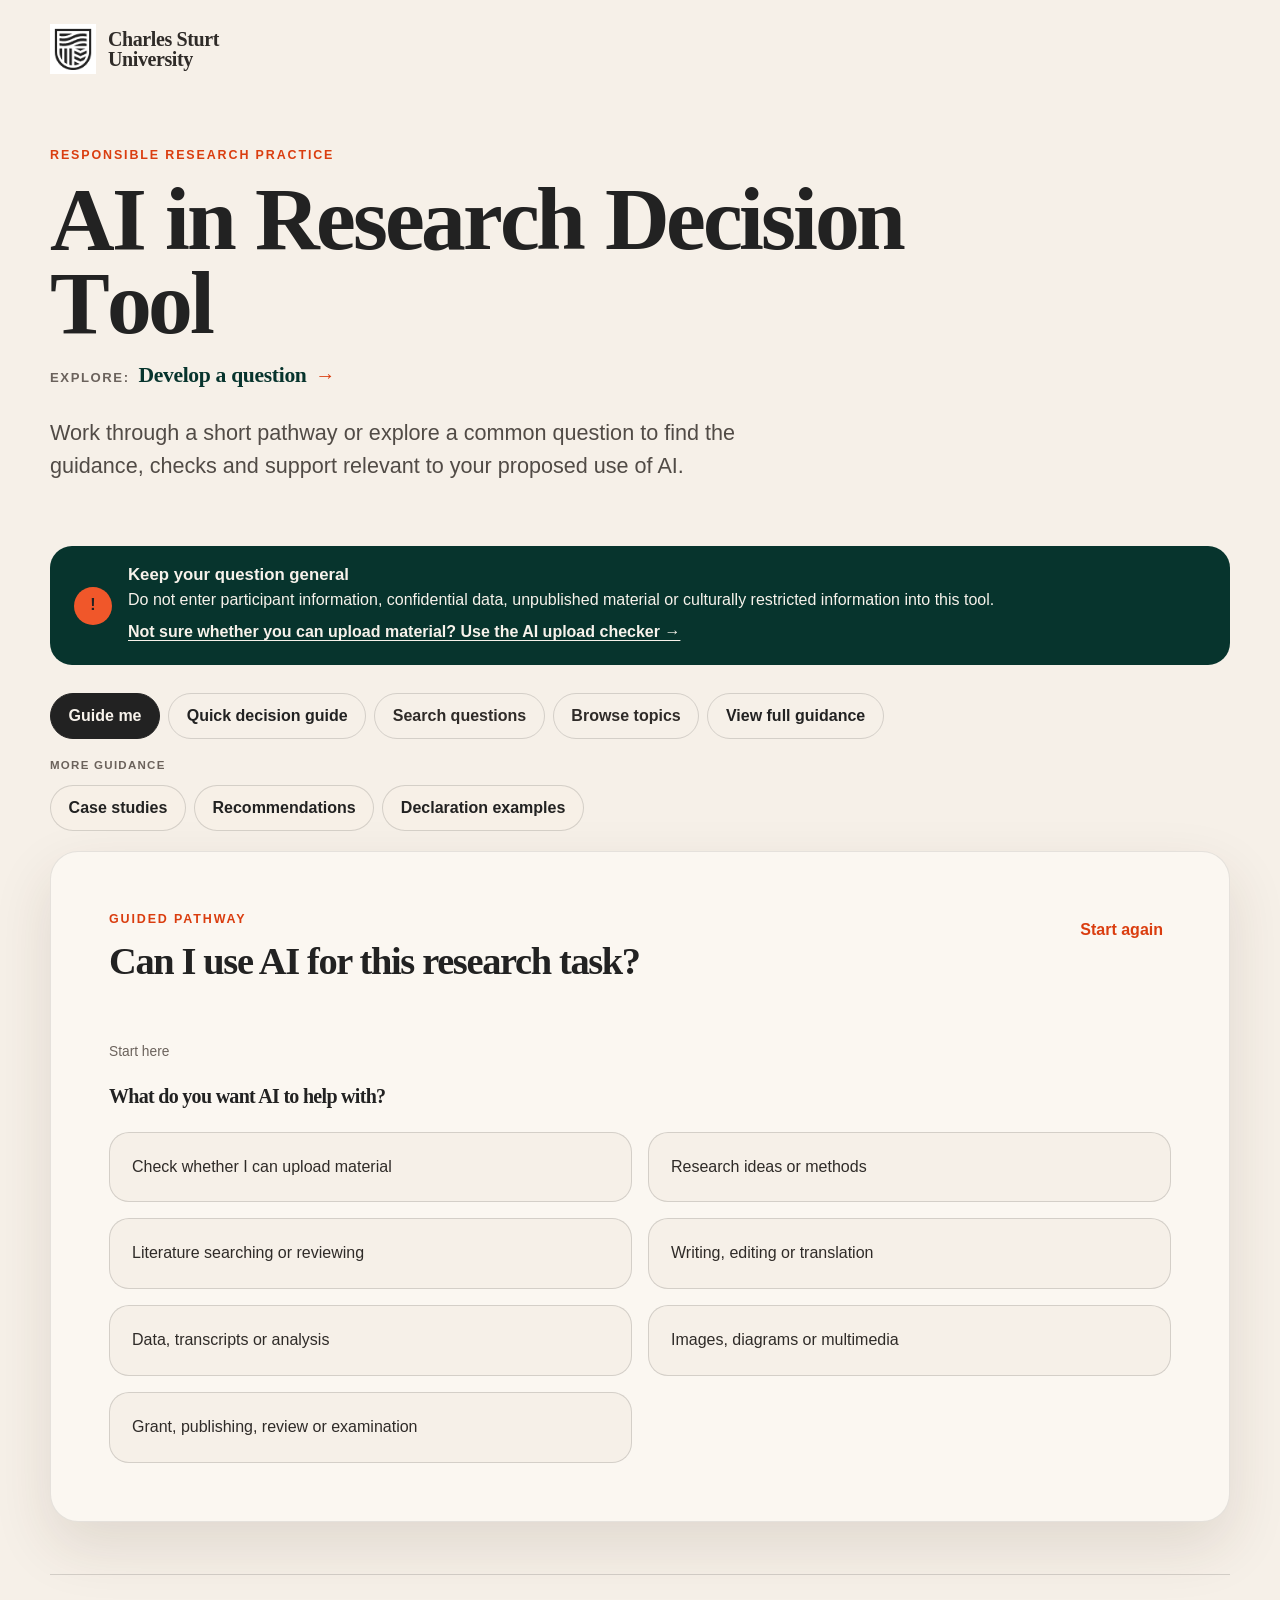
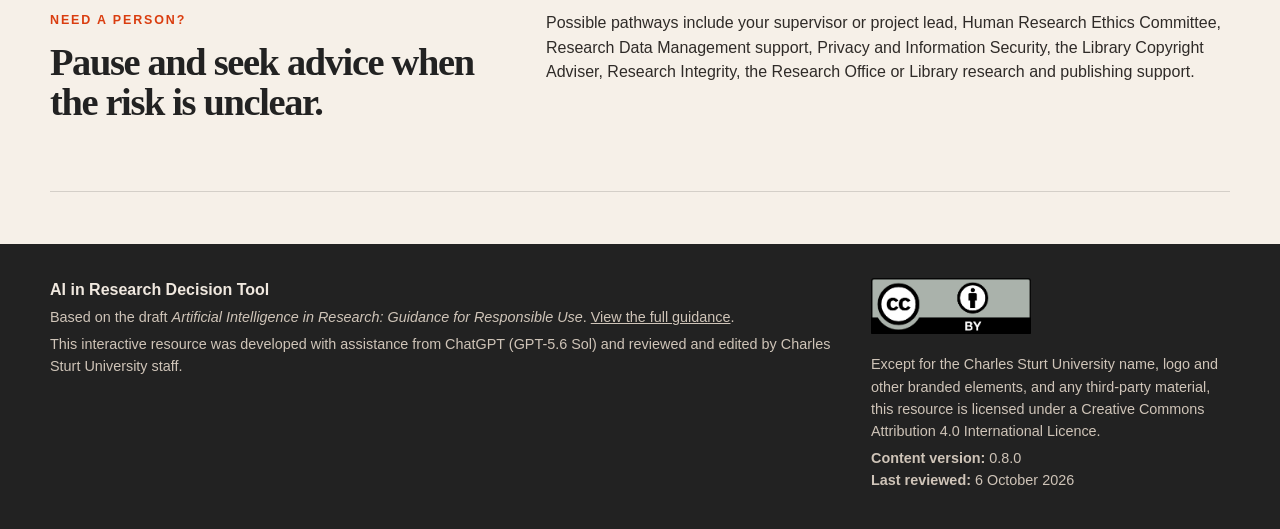
==== index.html @ 66aa9115 "Add files via upload" ====
<!DOCTYPE html>

<html lang="en">
<head>
<meta charset="utf-8"/>
<meta content="width=device-width, initial-scale=1" name="viewport"/>
<meta content="A guided decision tool based on Charles Sturt University Artificial Intelligence in Research: Guidance for Responsible Use." name="description"/>
<title>AI in Research Decision Tool</title>
<link href="css/styles.css" rel="stylesheet"/>
</head>
<body>
<a class="skip-link" href="#main-content">Skip to main content</a>
<header class="site-header">
<div class="shell header-grid">
<div aria-label="Charles Sturt University" class="brand-block">
<img alt="Charles Sturt University" class="brand-logo" src="assets/csu-logo.png"/>
<div class="brand-name">Charles Sturt<br/>University</div>
</div>
</div>
</header>
<main class="shell" id="main-content">
<section aria-labelledby="page-title" class="hero">
<p class="eyebrow">Responsible research practice</p>
<h1 aria-label="AI in Research Decision Tool. Select to explore the tool options." class="interactive-title" id="page-title" role="button" tabindex="0">AI in Research Decision Tool</h1>
<div aria-label="Explore the tool options" class="lifecycle-cue" id="lifecycleCue" role="button" tabindex="0">
<span class="lifecycle-prefix">Explore:</span>
<span class="lifecycle-phrase" id="lifecyclePhrase">Develop a question</span>
<span class="lifecycle-arrow">→</span>
</div>
<p class="visually-hidden" id="titleInteractionHelp">Move across the title to explore stages of the research lifecycle. Select the title or the lifecycle prompt to move to the tool options.</p>
<p class="hero-copy">Work through a short pathway or explore a common question to find the guidance, checks and support relevant to your proposed use of AI.</p>
</section>
<section aria-labelledby="privacy-title" class="privacy-note">
<div aria-hidden="true" class="privacy-icon">!</div>
<div class="privacy-copy">
<h2 id="privacy-title">Keep your question general</h2>
<p>Do not enter participant information, confidential data, unpublished material or culturally restricted information into this tool.</p>
<a class="privacy-tool-link" href="https://roseyraine.github.io/ai-upload-check/" rel="noopener noreferrer" target="_blank">Not sure whether you can upload material? Use the AI upload checker →</a>
</div>
</section>
<nav aria-label="Choose how to use the tool" class="mode-switch" id="tool-options">
<button aria-controls="guide-panel" aria-selected="true" class="mode-button is-active has-tooltip" data-tooltip="Step through a research task to identify where AI may be used and which checks apply." id="tab-guide" type="button">Guide me</button>
<a class="mode-button mode-link has-tooltip" data-tooltip="See the four quick decision categories, examples and conditions at a glance." href="quick-guide.html">Quick decision guide</a>
<button aria-controls="search-panel" aria-selected="false" class="mode-button has-tooltip" data-tooltip="Search curated questions and controlled answers without entering sensitive details." id="tab-search" type="button">Search questions</button>
<button aria-controls="browse-panel" aria-selected="false" class="mode-button has-tooltip" data-tooltip="Browse questions grouped by research activity." id="tab-browse" type="button">Browse topics</button>

<a class="mode-button mode-link has-tooltip" data-tooltip="Read the complete updated 2026 draft AI in research guidance." href="guide.html">View full guidance</a>
</nav><div aria-label="Additional guidance" class="guidance-shortcuts"><span class="guidance-shortcuts-label">More guidance</span><a class="guidance-shortcut" href="case-studies.html">Case studies</a><a class="guidance-shortcut" href="recommendations.html">Recommendations</a><a class="guidance-shortcut" href="declarations.html">Declaration examples</a></div>
<section aria-labelledby="tab-guide" class="experience-card" id="guide-panel">
<div class="card-topline">
<div>
<p class="eyebrow">Guided pathway</p>
<h2>Can I use AI for this research task?</h2>
</div>
<button class="text-button" id="restartGuide" type="button">Start again</button>
</div>
<div aria-live="polite" class="progress" id="progress"></div>
<div aria-live="polite" class="stage" id="guideContent"></div>
</section>
<section aria-labelledby="tab-search" class="experience-card" hidden="" id="search-panel">
<div class="card-topline"><div><p class="eyebrow">Controlled answers</p><h2>Search common questions</h2></div></div>
<label class="field-label" for="searchInput">Describe the task without sensitive details</label>
<div class="search-composer">
<input autocomplete="off" id="searchInput" placeholder="For example: interview transcripts in Copilot" type="search"/>
<button class="clear-button" id="clearSearch" type="button">Clear</button>
</div>
<p aria-live="polite" class="supporting-text" id="searchSummary"></p>
<div class="results-grid" id="searchResults"></div>
</section>
<section aria-labelledby="tab-browse" class="experience-card" hidden="" id="browse-panel">
<div class="card-topline"><div><p class="eyebrow">Browse guidance</p><h2>Choose a research activity</h2></div></div>
<div class="visual-grid" id="categoryGrid"></div>
<div class="results-grid" id="categoryResults"></div>
</section>
<section aria-live="polite" class="result-layout" hidden="" id="answerPanel"></section>
<section aria-labelledby="support-title" class="support-band">
<div><p class="eyebrow">Need a person?</p><h2 id="support-title">Pause and seek advice when the risk is unclear.</h2></div>
<p>Possible pathways include your supervisor or project lead, Human Research Ethics Committee, Research Data Management support, Privacy and Information Security, the Library Copyright Adviser, Research Integrity, the Research Office or Library research and publishing support.</p>
</section>
</main>
<footer class="site-footer">
<div class="shell footer-grid footer-expanded">
<div><strong>AI in Research Decision Tool</strong><p>Based on the draft <em>Artificial Intelligence in Research: Guidance for Responsible Use</em>. <a href="guide.html">View the full guidance</a>.</p><p>This interactive resource was developed with assistance from ChatGPT (GPT-5.6 Sol) and reviewed and edited by Charles Sturt University staff.</p></div>
<div class="licence-block"><a href="https://creativecommons.org/licenses/by/4.0/" rel="noopener noreferrer" target="_blank"><img alt="Creative Commons Attribution 4.0 International" src="assets/cc-by.png"/></a><p>Except for the Charles Sturt University name, logo and other branded elements, and any third-party material, this resource is licensed under a Creative Commons Attribution 4.0 International Licence.</p><p><strong>Content version:</strong> 0.8.0<br/><strong>Last reviewed:</strong> 6 October 2026</p></div>
</div>
</footer>
<script defer="" src="js/app.js"></script>
</body>
</html>
---- css/styles.css ----
:root{
  --orange:#f0572a;
  --orange-dark:#da3d0f;
  --charcoal:#222222;
  --ink:#2f2b28;
  --paper:#f6f0e8;
  --paper-deep:#eadfce;
  --green:#07342d;
  --green-light:#3c8364;
  --brown:#71634e;
  --pink:#e9ceca;
  --line:rgba(34,34,34,.16);
  --shadow:0 24px 60px rgba(63,43,28,.12);
  --radius:28px;
  --font-sans:Arial, Helvetica, sans-serif;
  --font-display:Georgia, 'Times New Roman', serif;
}
*{box-sizing:border-box}
html{scroll-behavior:smooth}
body{margin:0;background:var(--paper);color:var(--ink);font-family:var(--font-sans);line-height:1.55}
button,input{font:inherit}
button{color:inherit}
.shell{width:min(1180px,calc(100% - 36px));margin-inline:auto}
.skip-link{position:absolute;left:-9999px;top:auto}.skip-link:focus{left:18px;top:18px;z-index:100;background:var(--charcoal);color:#fff;padding:.75rem 1rem;border-radius:10px}
.site-header{padding:24px 0 0}.header-grid{display:flex;justify-content:space-between;align-items:center}
.brand-block{display:flex;align-items:center;gap:14px}.brand-mark{width:52px;height:58px;border:3px solid var(--charcoal);border-radius:12px 12px 18px 18px;display:grid;place-items:center;font:700 19px var(--font-display)}
.brand-name{font:700 20px/1.02 var(--font-display);letter-spacing:-.02em}.prototype-chip{border:1px solid var(--line);border-radius:999px;padding:.45rem .8rem;font-size:.82rem;text-transform:uppercase;letter-spacing:.12em}
.hero{padding:72px 0 42px;max-width:900px}.eyebrow{margin:0 0 .75rem;text-transform:uppercase;letter-spacing:.15em;font-size:.78rem;font-weight:700;color:var(--orange-dark)}
h1,h2,h3{font-family:var(--font-display);font-weight:700;letter-spacing:-.035em;color:var(--charcoal);margin-top:0}
h1{font-size:clamp(3rem,7vw,6.5rem);line-height:.93;margin-bottom:1.4rem;max-width:980px}h2{font-size:clamp(1.7rem,3vw,2.7rem);line-height:1.05}h3{font-size:1.25rem}
.hero-copy{font-size:clamp(1.05rem,2vw,1.35rem);max-width:760px;color:#514b46}
.privacy-note{display:grid;grid-template-columns:auto 1fr;gap:16px;align-items:center;background:var(--green);color:#f7f2eb;border-radius:22px;padding:20px 24px;margin-bottom:28px}.privacy-note h2{font-family:var(--font-sans);font-size:1.05rem;letter-spacing:0;color:inherit;margin:0 0 .25rem}.privacy-note p{margin:0}.privacy-icon{width:38px;height:38px;border-radius:50%;display:grid;place-items:center;background:var(--orange);color:var(--charcoal);font-weight:800}
.mode-switch{display:flex;gap:8px;flex-wrap:wrap;margin:18px 0}.mode-button,.text-button,.clear-button{border:0;background:transparent;cursor:pointer}.mode-button{display:inline-flex;align-items:center;justify-content:center;min-height:46px;padding:.8rem 1.1rem;border-radius:999px;border:1px solid var(--line);font-weight:700;line-height:1}.mode-button.is-active{background:var(--charcoal);color:#f8f3ec;border-color:var(--charcoal)}
.experience-card{background:#fbf7f1;border:1px solid rgba(34,34,34,.1);border-radius:var(--radius);padding:clamp(24px,5vw,58px);box-shadow:var(--shadow);min-height:540px;overflow:hidden}.card-topline{display:flex;justify-content:space-between;gap:20px;align-items:flex-start;margin-bottom:28px}.text-button{color:var(--orange-dark);font-weight:700;padding:.5rem}.progress{font-size:.86rem;color:#6b625c;margin-bottom:18px}
.stage{animation:stageIn .35s ease both}@keyframes stageIn{from{opacity:0;transform:translateY(12px)}to{opacity:1;transform:none}}
.option-grid,.visual-grid,.results-grid{display:grid;grid-template-columns:repeat(2,minmax(0,1fr));gap:16px}.option-card,.category-card,.question-card{width:100%;text-align:left;border:1px solid var(--line);background:var(--paper);border-radius:20px;padding:22px;cursor:pointer;transition:.2s ease}.option-card:hover,.category-card:hover,.question-card:hover{transform:translateY(-3px);border-color:var(--orange);box-shadow:0 12px 30px rgba(58,39,26,.1)}.option-card:focus-visible,.category-card:focus-visible,.question-card:focus-visible{outline:3px solid var(--orange);outline-offset:3px}.option-card strong,.category-card strong,.question-card strong{display:block;font-size:1.05rem;margin-bottom:.35rem}.option-card span,.category-card span,.question-card span{color:#6b625c;font-size:.94rem}
.field-label{display:block;font-weight:700;margin-bottom:.6rem}.search-composer{display:flex;gap:10px;background:var(--paper);border:1px solid var(--line);padding:8px;border-radius:18px;margin-bottom:16px}.search-composer input{flex:1;border:0;background:transparent;padding:14px 16px;min-width:0;color:var(--ink)}.search-composer input:focus{outline:none}.search-composer:focus-within{outline:3px solid rgba(240,87,42,.25);border-color:var(--orange)}.clear-button{padding:0 16px;color:var(--orange-dark);font-weight:700}.supporting-text{color:#6b625c}
.result-layout{display:grid;grid-template-columns:minmax(0,.78fr) minmax(0,1.42fr);gap:24px;margin-top:28px}.verdict-panel{container-type:inline-size;background:var(--orange);color:var(--charcoal);border-radius:var(--radius);padding:clamp(28px,5vw,52px);min-width:0;min-height:420px;display:flex;flex-direction:column;justify-content:space-between;overflow:hidden}.verdict-panel h2{font-size:clamp(2.35rem,12cqi,4.2rem);line-height:.95;overflow-wrap:break-word;word-break:normal;hyphens:none;-webkit-hyphens:none;max-width:100%}.verdict-kicker{text-transform:uppercase;letter-spacing:.14em;font-weight:700;font-size:.78rem}.verdict-panel .back-button{align-self:flex-start;border:1px solid rgba(34,34,34,.35);background:transparent;border-radius:999px;padding:.7rem 1rem;cursor:pointer;font-weight:700}.detail-panel{background:#fbf7f1;border-radius:var(--radius);padding:clamp(20px,4vw,42px);border:1px solid var(--line)}
.accordion-item{border-bottom:1px solid var(--line)}.accordion-trigger{width:100%;border:0;background:transparent;text-align:left;display:flex;justify-content:space-between;gap:20px;padding:19px 0;font-weight:700;cursor:pointer}.accordion-trigger span:last-child{color:var(--orange-dark)}.accordion-panel{padding:0 0 20px}.accordion-panel[hidden]{display:none}.accordion-panel ul{padding-left:1.2rem}
.support-band{margin:52px 0;display:grid;grid-template-columns:.8fr 1.2fr;gap:40px;padding:36px 0;border-top:1px solid var(--line);border-bottom:1px solid var(--line)}.support-band p{margin-top:0}.site-footer{background:var(--charcoal);color:#f0e8df;padding:34px 0}.footer-grid{display:flex;justify-content:space-between;gap:30px}.footer-grid p{margin:.25rem 0;color:#cfc4b8;font-size:.9rem}
[hidden]{display:none!important}
@media(max-width:900px){.result-layout{grid-template-columns:1fr}.verdict-panel{min-height:0}.verdict-panel h2{font-size:clamp(2.4rem,9cqi,4.3rem)}}
@media(max-width:760px){.hero{padding-top:48px}.option-grid,.visual-grid,.results-grid,.result-layout,.support-band{grid-template-columns:1fr}.card-topline,.footer-grid{flex-direction:column}.experience-card{min-height:0;padding:24px}.result-layout{gap:14px}.verdict-panel{min-height:300px}.brand-name{font-size:17px}.prototype-chip{font-size:.7rem}}
@media(prefers-reduced-motion:reduce){*{scroll-behavior:auto!important;animation:none!important;transition:none!important}}
@media print{.site-header,.mode-switch,.privacy-note,.text-button,.back-button{display:none!important}.experience-card,.detail-panel,.verdict-panel{box-shadow:none}.result-layout{grid-template-columns:1fr}}


/* Linked CSU support pathways */
.support-link-list a {
  color: inherit;
  font-weight: 700;
  text-decoration-color: var(--orange, #f0572a);
  text-decoration-thickness: 0.12em;
  text-underline-offset: 0.18em;
}

.support-link-list a:hover {
  color: var(--orange-dark, #b63b18);
}

.visually-hidden {
  position: absolute !important;
  width: 1px !important;
  height: 1px !important;
  padding: 0 !important;
  margin: -1px !important;
  overflow: hidden !important;
  clip: rect(0, 0, 0, 0) !important;
  white-space: nowrap !important;
  border: 0 !important;
}


/* Full guidance and internal section links */
.mode-link { display: inline-flex; align-items: center; justify-content: center; text-decoration: none; }
.guideline-basis-list a { color: inherit; text-decoration-thickness: .08em; text-underline-offset: .18em; }
.basis-link-note { display: block; margin-top: .2rem; color: var(--orange-dark, #a83516); font-family: Arial, sans-serif; font-size: .85rem; font-weight: 700; }
.guidance-document-link { margin-top: 1rem; }
.guidance-document-link a { font-weight: 700; }
.guide-shell { padding-bottom: 4rem; }
.breadcrumb { display: flex; flex-wrap: wrap; gap: .55rem; margin: 1.5rem 0; font-family: Arial, sans-serif; font-size: .92rem; }
.breadcrumb a { color: inherit; }
.guide-hero { max-width: 58rem; padding: 2rem 0 3rem; }
.guide-hero h1 { max-width: 18ch; }
.guide-hero > p:not(.eyebrow) { max-width: 48rem; font-size: 1.15rem; }
.guide-actions { display: flex; flex-wrap: wrap; gap: .75rem; margin-top: 1.5rem; }
.guide-layout { display: grid; grid-template-columns: minmax(13rem, 18rem) minmax(0, 1fr); gap: clamp(2rem, 5vw, 5rem); align-items: start; }
.guide-toc { position: sticky; top: 1rem; padding: 1.25rem; border: 1px solid rgba(34,34,34,.18); background: #eee7db; }
.guide-toc h2 { margin-top: 0; font-size: 1.4rem; }
.guide-toc ol { margin: 0; padding-left: 1.2rem; }
.guide-toc li { margin: .45rem 0; }
.guide-toc a { color: inherit; font-family: Arial, sans-serif; font-size: .9rem; }
.guide-content { min-width: 0; }
.guide-content h2 { margin-top: 4rem; padding-top: 1rem; border-top: 3px solid #f0572a; }
.guide-content h3 { margin-top: 2.5rem; }
.guide-content h4 { margin-top: 1.75rem; }
.heading-link { margin-left: .5rem; color: #a83516; font-family: Arial, sans-serif; font-size: .7em; text-decoration: none; opacity: .55; }
.heading-link:hover, .heading-link:focus { opacity: 1; }
.table-wrap { max-width: 100%; overflow-x: auto; margin: 1.5rem 0 2rem; }
.guide-content table { width: 100%; border-collapse: collapse; font-family: Arial, sans-serif; font-size: .95rem; }
.guide-content th, .guide-content td { padding: .75rem; border: 1px solid rgba(34,34,34,.22); text-align: left; vertical-align: top; }
.guide-content th { background: #eadfce; }
.guide-content tr[id] { scroll-margin-top: 1rem; }
.guide-content h2[id], .guide-content h3[id], .guide-content h4[id] { scroll-margin-top: 1rem; }
@media (max-width: 820px) {
  .guide-layout { grid-template-columns: 1fr; }
  .guide-toc { position: static; }
}
@media print {
  .guide-page .site-header, .guide-page .breadcrumb, .guide-page .guide-actions, .guide-page .guide-toc, .guide-page .site-footer, .heading-link { display: none !important; }
  .guide-layout { display: block; }
  .guide-content h2 { break-after: avoid; }
  .table-wrap { overflow: visible; }
}

/* Browse-by-activity layout */
.category-card {
  display: flex;
  align-items: center;
  justify-content: space-between;
  gap: 1rem;
}
.category-card .category-name {
  color: var(--ink);
  font-size: 1rem;
  line-height: 1.35;
}
.category-card .result-meta {
  flex: 0 0 auto;
  white-space: nowrap;
  margin-left: 1rem;
}
.category-card.is-selected {
  border-color: var(--orange);
  background: rgba(240, 87, 42, .08);
  box-shadow: inset 5px 0 0 var(--orange);
}
#categoryResults {
  display: block;
  margin-top: clamp(2rem, 5vw, 4rem);
  padding-top: clamp(1.5rem, 3vw, 2.5rem);
  border-top: 1px solid var(--line);
}
.category-results-header {
  max-width: 46rem;
  margin-bottom: 1.5rem;
}
.category-results-header h3 {
  margin-bottom: .35rem;
  font-size: clamp(1.8rem, 4vw, 2.8rem);
}
.category-results-header p:last-child {
  margin: 0;
  color: #6b625c;
}
.category-question-grid {
  display: grid;
  grid-template-columns: repeat(2, minmax(0, 1fr));
  gap: 16px;
}
@media (max-width: 760px) {
  .category-card {
    align-items: flex-start;
  }
  .category-card .result-meta {
    margin-left: .5rem;
  }
  .category-question-grid {
    grid-template-columns: 1fr;
  }
}


/* v0.2.8 brand, tooltips, quick guide and licence */
.brand-logo{width:46px;height:auto;display:block;object-fit:contain}.brand-block{display:flex;align-items:center;gap:12px}.has-tooltip{position:relative}.has-tooltip::after{content:attr(data-tooltip);position:absolute;z-index:30;left:50%;bottom:calc(100% + 10px);transform:translate(-50%,6px);width:max-content;max-width:260px;padding:.65rem .75rem;border-radius:10px;background:var(--charcoal);color:#f8f3ec;font-size:.78rem;font-weight:400;line-height:1.35;text-align:left;opacity:0;visibility:hidden;pointer-events:none;transition:.18s ease;box-shadow:0 8px 24px rgba(34,34,34,.18)}.has-tooltip:hover::after,.has-tooltip:focus-visible::after{opacity:1;visibility:visible;transform:translate(-50%,0)}
.footer-expanded{align-items:flex-start}.site-footer a{color:inherit}.licence-block{max-width:520px}.licence-block img{width:120px;height:42px;margin-bottom:.5rem}.licence-block p{max-width:52ch}.quick-hero{padding:3rem 0 1.5rem}.quick-intro{max-width:56rem;font-size:1.12rem;color:#514b46}.decision-table{display:grid;gap:20px;margin:2rem 0 4rem}.decision-row{display:grid;grid-template-columns:minmax(190px,.65fr) minmax(0,1.2fr) minmax(0,1.2fr);border:1px solid var(--line);border-radius:24px;overflow:hidden;background:#fbf7f1}.decision-status{padding:28px;background:var(--charcoal);color:#f8f3ec}.decision-row.status-acceptable .decision-status{background:#315846}.decision-row.status-caution .decision-status{background:#8a6420}.decision-row.status-approval .decision-status{background:var(--orange)}.decision-row.status-prohibited .decision-status{background:#4f2d26}.decision-icon{display:block;font-family:Arial,sans-serif;font-size:3.2rem;line-height:1;margin-bottom:1rem}.decision-status h2{font-size:1.65rem;color:inherit}.decision-cell{padding:28px;border-left:1px solid var(--line)}.decision-cell h3{font-family:var(--font-sans);font-size:.82rem;text-transform:uppercase;letter-spacing:.12em;color:var(--orange-dark);margin-bottom:1rem}.example-list,.condition-list{list-style:none;padding:0;margin:0}.example-list li,.condition-list li{padding:.55rem 0;border-bottom:1px solid rgba(34,34,34,.12)}.example-list li:last-child,.condition-list li:last-child{border-bottom:0}.quick-note{background:#eee7db;border-left:6px solid var(--orange);padding:20px 24px;margin-bottom:3rem}.quick-nav{margin:1.5rem 0 0}
@media(max-width:820px){.decision-row{grid-template-columns:1fr}.decision-cell{border-left:0;border-top:1px solid var(--line)}.has-tooltip::after{display:none}}


/* v0.2.9 compact quick decision matrix */
.quick-hero {
  padding: 2rem 0 .75rem;
}
.quick-hero h1 {
  margin-bottom: .75rem;
  font-size: clamp(2.7rem, 5.4vw, 4.8rem);
}
.quick-intro {
  margin-bottom: 0;
  font-size: 1rem;
  line-height: 1.45;
}
.decision-matrix {
  grid-template-columns: repeat(2, minmax(0, 1fr));
  gap: 14px;
  margin: 1.25rem 0 1.5rem;
}
.decision-matrix .decision-row {
  display: grid;
  grid-template-columns: 1fr 1fr;
  align-content: start;
  border-radius: 18px;
}
.decision-matrix .decision-status {
  grid-column: 1 / -1;
  display: grid;
  grid-template-columns: auto minmax(0, 1fr);
  align-items: center;
  gap: .8rem;
  min-height: 76px;
  padding: 15px 18px;
}
.decision-matrix .decision-icon {
  margin: 0;
  font-size: 2.8rem;
}
.decision-matrix .decision-status h2 {
  margin: 0;
  font-size: clamp(1.2rem, 2vw, 1.55rem);
  line-height: 1.05;
  letter-spacing: -.02em;
}
.decision-matrix .decision-cell {
  padding: 14px 18px 16px;
  border-left: 0;
  border-top: 1px solid var(--line);
}
.decision-matrix .decision-cell + .decision-cell {
  border-left: 1px solid var(--line);
}
.decision-matrix .decision-cell h3 {
  margin-bottom: .45rem;
  font-size: .72rem;
}
.decision-matrix .example-list li,
.decision-matrix .condition-list li {
  position: relative;
  padding: .28rem 0 .28rem .85rem;
  border-bottom: 0;
  font-size: .87rem;
  line-height: 1.28;
}
.decision-matrix .example-list li::before,
.decision-matrix .condition-list li::before {
  content: "•";
  position: absolute;
  left: 0;
  color: var(--orange-dark);
  font-weight: 700;
}
.quick-note {
  padding: 14px 18px;
  margin-bottom: 2rem;
  font-size: .92rem;
}
@media (min-width: 1100px) and (min-height: 780px) {
  .quick-nav { margin-top: 1rem; }
  .decision-matrix .decision-row { min-height: 0; }
}
@media (max-width: 900px) {
  .decision-matrix {
    grid-template-columns: 1fr;
  }
}
@media (max-width: 560px) {
  .decision-matrix .decision-row {
    grid-template-columns: 1fr;
  }
  .decision-matrix .decision-cell + .decision-cell {
    border-left: 0;
    border-top: 1px dashed var(--line);
  }
}


/* v0.3.0 interactive hero title and research lifecycle cue */
.interactive-title {
  position: relative;
  display: inline-block;
  max-width: 100%;
  cursor: pointer;
  outline: none;
  touch-action: manipulation;
  user-select: none;
  -webkit-tap-highlight-color: transparent;
}
.interactive-title:focus-visible {
  border-radius: .08em;
  outline: 4px solid rgba(240, 87, 42, .45);
  outline-offset: .12em;
}
.title-word {
  display: inline-block;
  white-space: nowrap;
}
.title-space {
  display: inline-block;
  width: .24em;
}
.title-letter {
  --lift: 0px;
  --scale: 1;
  --tilt: 0deg;
  display: inline-block;
  transform: translate3d(0, var(--lift), 0) rotate(var(--tilt)) scale(var(--scale));
  transform-origin: 50% 78%;
  transition: transform 280ms cubic-bezier(.2,.8,.2,1), color 180ms ease;
  will-change: transform;
}
.interactive-title.is-active .title-letter.is-near {
  color: var(--orange-dark);
}
.lifecycle-cue {
  display: flex;
  align-items: baseline;
  flex-wrap: wrap;
  gap: .55rem;
  min-height: 2.2rem;
  margin: -.45rem 0 1.15rem;
  color: var(--green);
  font-weight: 700;
}
.lifecycle-prefix {
  color: #6b625c;
  font-size: .82rem;
  letter-spacing: .12em;
  text-transform: uppercase;
}
.lifecycle-phrase {
  display: inline-block;
  min-width: 12.5ch;
  font-family: var(--font-display);
  font-size: clamp(1.05rem, 2vw, 1.35rem);
  letter-spacing: -.015em;
  transition: opacity 150ms ease, transform 220ms cubic-bezier(.2,.8,.2,1);
}
.lifecycle-phrase.is-changing {
  opacity: 0;
  transform: translateY(.45rem);
}
.lifecycle-arrow {
  color: var(--orange-dark);
  font-size: 1.25rem;
  transition: transform 220ms ease;
}
.interactive-title:hover + .lifecycle-cue .lifecycle-arrow,
.interactive-title:focus-visible + .lifecycle-cue .lifecycle-arrow {
  transform: translateX(.3rem);
}
@media (hover: none), (pointer: coarse) {
  .interactive-title { cursor: default; }
  .lifecycle-cue { margin-top: -.2rem; }
}
@media (max-width: 560px) {
  .lifecycle-cue { gap: .35rem .5rem; }
  .lifecycle-prefix { width: 100%; }
  .lifecycle-phrase { min-width: 0; }
}
@media (prefers-reduced-motion: reduce) {
  .title-letter,
  .lifecycle-phrase,
  .lifecycle-arrow {
    transform: none !important;
    transition: none !important;
  }
  .interactive-title.is-active .title-letter.is-near { color: inherit; }
}


/* v0.3.1 navigation, licence and embedded-layout refinements */
.mode-link,
.mode-link:visited {
  color: var(--charcoal);
  text-decoration: none;
}
.mode-link:hover,
.mode-link:focus-visible {
  color: var(--charcoal);
}
.has-tooltip::after {
  top: calc(100% + 10px);
  bottom: auto;
  transform: translate(-50%, -6px);
}
.has-tooltip:hover::after,
.has-tooltip:focus-visible::after {
  transform: translate(-50%, 0);
}
.mode-switch > .has-tooltip:first-child::after {
  left: 0;
  transform: translate(0, -6px);
}
.mode-switch > .has-tooltip:first-child:hover::after,
.mode-switch > .has-tooltip:first-child:focus-visible::after {
  transform: translate(0, 0);
}
.mode-switch > .has-tooltip:last-child::after {
  left: auto;
  right: 0;
  transform: translate(0, -6px);
}
.mode-switch > .has-tooltip:last-child:hover::after,
.mode-switch > .has-tooltip:last-child:focus-visible::after {
  transform: translate(0, 0);
}
.lifecycle-cue {
  cursor: pointer;
  width: fit-content;
  border-radius: 10px;
}
.lifecycle-cue:focus-visible {
  outline: 3px solid var(--orange);
  outline-offset: 5px;
}
.lifecycle-cue:hover .lifecycle-arrow,
.lifecycle-cue:focus-visible .lifecycle-arrow {
  transform: translateX(5px);
}
.licence-block img {
  width: 160px;
  height: auto;
  object-fit: contain;
}
.header-grid {
  justify-content: flex-start;
}


/* v0.4.0 updated guidance + upload checker */
.privacy-copy { flex: 1; min-width: 0; }
.privacy-tool-link { display: inline-block; margin-top: .45rem; color: inherit; font-weight: 700; text-decoration-thickness: 1px; text-underline-offset: 3px; }
.upload-checker-callout { margin: 1.25rem 0 1.5rem; padding: 1.35rem 1.5rem; display: grid; grid-template-columns: minmax(0,1fr) auto; gap: 1.4rem; align-items: center; background: var(--green); color: #f7f2eb; border-radius: 22px; }
.upload-checker-callout h2 { margin: .1rem 0 .35rem; color: inherit; font-size: clamp(1.35rem,2vw,1.85rem); }
.upload-checker-callout p { margin: 0; max-width: 70ch; }
.upload-checker-callout .eyebrow { color: #ffb39b; }
.answer-related-tool { margin: 1rem 0; padding: 1rem 0 1.1rem; border-top: 1px solid var(--line); border-bottom: 1px solid var(--line); }
.answer-related-tool h3 { margin: .15rem 0 .35rem; }
.pathway-external { margin: 1.25rem 0 .25rem; }
.quick-updated-grid { display: grid; grid-template-columns: 1fr; gap: .85rem; margin: 1rem 0 1.25rem; }
.decision-summary { border: 1px solid var(--line); border-radius: 20px; overflow: clip; background: #fbf7f1; }
.decision-summary summary { cursor: pointer; list-style: none; display: grid; grid-template-columns: auto minmax(0,1fr) auto; gap: .75rem; align-items: center; padding: .95rem 1rem; font-family: var(--font-display); font-size: 1.25rem; font-weight: 700; }
.decision-summary summary::-webkit-details-marker { display:none; }
.decision-summary .decision-icon { display:grid; place-items:center; width:2.25rem; height:2.25rem; border-radius:999px; font-family: var(--font-sans); font-size:1.35rem; border:2px solid currentColor; }
.decision-summary .decision-count { font-family: var(--font-sans); font-size:.82rem; font-weight:600; opacity:.78; }
.decision-summary.status-acceptable summary { background: #e7eee9; color: var(--charcoal); }
.decision-summary.status-caution summary { background: #f3e8ce; color: var(--charcoal); }
.decision-summary.status-approval summary { background: #f8ddd3; color: var(--charcoal); }
.decision-summary.status-prohibited summary { background: #ecd9d4; color: var(--charcoal); }
.quick-pairs { list-style:none; margin:0; padding:0; }
.quick-pairs li { display:grid; grid-template-columns:minmax(0,.85fr) minmax(0,1.15fr); gap:.8rem; padding:.65rem 1rem; border-top:1px solid var(--line); font-size:.91rem; line-height:1.35; }
.quick-pairs li strong { font-weight:700; }
.quick-pairs li span { color:#5f5751; }
.guide-content table td, .guide-content table th { vertical-align: top; }
.guide-content #quick-decision-table td:first-child { font-weight:700; min-width:9rem; }

/* v0.4.1 quick-guide readability fixes */
.upload-checker-callout h2,
.upload-checker-callout p { color: #f7f2eb; }
.upload-checker-callout a.button,
.upload-checker-callout a.button-primary {
  display: inline-flex;
  align-items: center;
  justify-content: center;
  padding: .78rem 1rem;
  border: 2px solid #f7f2eb;
  border-radius: 999px;
  background: #f7f2eb;
  color: var(--green);
  font-weight: 700;
  text-decoration: none;
  white-space: nowrap;
}
.upload-checker-callout a.button:hover,
.upload-checker-callout a.button:focus-visible,
.upload-checker-callout a.button-primary:hover,
.upload-checker-callout a.button-primary:focus-visible {
  background: var(--orange);
  border-color: var(--orange);
  color: var(--charcoal);
}
.decision-summary[open] { border-color: rgba(34,34,34,.28); }
.decision-summary[open] summary { border-bottom: 1px solid var(--line); }
.decision-summary summary:hover { filter: brightness(.985); }

@media (max-width: 900px) { .quick-updated-grid { grid-template-columns:1fr; } .upload-checker-callout { grid-template-columns:1fr; } }
@media (max-width: 620px) { .quick-pairs li { grid-template-columns:1fr; gap:.2rem; } .decision-summary summary { grid-template-columns:auto 1fr; } .decision-summary .decision-count { grid-column:2; } }

/* v0.4.2 active navigation contrast fix */
.mode-button.is-active,
.mode-link.is-active,
.mode-link.is-active:visited,
.mode-link.is-active:hover,
.mode-link.is-active:focus-visible {
  background: var(--charcoal);
  color: #f8f3ec;
  border-color: var(--charcoal);
}

/* v0.5.0 result print action */
.print-result-button{
  display:inline-flex;
  width:auto;
  align-items:center;
  justify-content:center;
  margin-top:1.25rem;
  padding:.72rem 1rem;
  border-radius:999px;
  font-weight:700;
  text-decoration:none;
  align-self:flex-start;
}
@media print{
  .print-result-button{display:none!important}
}


/* v0.5.1 case studies */
.case-hero{padding:3rem 0 1rem;max-width:62rem}.case-hero h1{font-size:clamp(3.2rem,8vw,6.6rem);margin:.15rem 0 .75rem}.case-hero>p:last-child{font-size:1.12rem;max-width:52rem;color:#514b46}.case-filter{padding:1rem 0 1.5rem;border-bottom:1px solid var(--line);margin-bottom:1rem}.case-filter h2{font-family:var(--font-sans);font-size:.85rem;text-transform:uppercase;letter-spacing:.12em;color:var(--orange-dark);margin:0 0 .85rem}.case-filter-buttons{display:flex;flex-wrap:wrap;gap:.55rem}.case-filter-button{font:inherit;font-weight:700;color:var(--charcoal);background:#f7f0e7;border:1px solid var(--line);border-radius:999px;padding:.72rem 1rem;cursor:pointer}.case-filter-button:hover,.case-filter-button:focus-visible{border-color:var(--orange);outline:2px solid transparent}.case-filter-button.is-active{background:var(--charcoal);color:#f8f3ec;border-color:var(--charcoal)}.case-count{font-size:.9rem;color:#6b625b;margin:.8rem 0 0}.case-list{display:grid;gap:.85rem;margin:1.2rem 0 2.5rem}.case-card{border:1px solid var(--line);border-radius:22px;background:#fbf7f1;overflow:hidden}.case-card[hidden]{display:none}.case-card summary{list-style:none;display:grid;grid-template-columns:auto 1fr auto;gap:1rem;align-items:center;padding:1.15rem 1.25rem;cursor:pointer}.case-card summary::-webkit-details-marker{display:none}.case-card summary:hover{background:#f3eadf}.case-number{display:grid;place-items:center;width:3rem;height:3rem;border:1.5px solid var(--charcoal);border-radius:50%;font-weight:700}.case-summary-text{display:flex;flex-direction:column;gap:.12rem}.case-summary-text strong{font-family:var(--font-serif);font-size:1.35rem;line-height:1.12}.case-topic{font-size:.72rem;text-transform:uppercase;letter-spacing:.11em;color:var(--orange-dark);font-weight:700}.case-toggle{font-size:1.75rem;line-height:1;transition:transform .2s ease}.case-card[open] .case-toggle{transform:rotate(45deg)}.case-body{display:grid;grid-template-columns:repeat(2,minmax(0,1fr));gap:1rem 1.5rem;padding:0 1.25rem 1.35rem;border-top:1px solid var(--line)}.case-body>div{padding-top:1rem}.case-body h3{font-family:var(--font-sans);font-size:.78rem;text-transform:uppercase;letter-spacing:.1em;color:var(--orange-dark);margin:0 0 .4rem}.case-body p{margin:0;line-height:1.55}.case-reflection{grid-column:1/-1;background:#eee7db;border-left:5px solid var(--orange);padding:1rem!important}.case-guideline-link{grid-column:1/-1;justify-self:start;font-weight:700;color:var(--orange-dark);text-decoration-thickness:1px;text-underline-offset:3px}.case-note{margin-top:0}.guide-actions .button{white-space:nowrap}
@media(max-width:700px){.case-hero{padding-top:2rem}.case-card summary{grid-template-columns:auto 1fr}.case-toggle{grid-column:2;grid-row:2}.case-body{grid-template-columns:1fr}.case-reflection,.case-guideline-link{grid-column:1}.case-filter-buttons{display:grid;grid-template-columns:1fr 1fr}.case-filter-button{text-align:center}}
@media(max-width:430px){.case-filter-buttons{grid-template-columns:1fr}}
@media(prefers-reduced-motion:reduce){.case-toggle{transition:none}}

/* v0.6.1 additional guidance shortcuts: consistent two-row navigation */
.guidance-shortcuts{display:flex;align-items:center;gap:8px;flex-wrap:wrap;margin:0 0 20px}
.guidance-shortcuts-label{flex:0 0 100%;font-size:.72rem;text-transform:uppercase;letter-spacing:.11em;font-weight:700;color:#6b625b;margin:0 0 2px}
.guidance-shortcut{display:inline-flex;align-items:center;justify-content:center;min-height:46px;padding:.8rem 1.1rem;border-radius:999px;border:1px solid var(--line);background:#f7f0e7;color:var(--charcoal);font-weight:700;text-decoration:none;line-height:1}
.guidance-shortcut:hover,.guidance-shortcut:focus-visible{border-color:var(--orange)}
.guidance-shortcut.is-active,.guidance-shortcut.is-active:visited{background:var(--charcoal);border-color:var(--charcoal);color:#f8f3ec}
.recommendation-list{display:grid;gap:.85rem;margin:1.2rem 0 2.5rem}
.recommendation-card{border:1px solid var(--line);border-radius:22px;background:#fbf7f1;overflow:hidden}
.recommendation-card summary{list-style:none;display:grid;grid-template-columns:auto 1fr auto;gap:1rem;align-items:center;padding:1.15rem 1.25rem;cursor:pointer}
.recommendation-card summary::-webkit-details-marker{display:none}
.recommendation-card summary:hover{background:#f3eadf}
.recommendation-card[open] .case-toggle{transform:rotate(45deg)}
.recommendation-body{padding:1rem 1.25rem 1.3rem;border-top:1px solid var(--line)}
.recommendation-body>p{font-size:1.03rem;line-height:1.55;max-width:72ch}
.recommendation-links{display:flex;gap:1rem;flex-wrap:wrap;margin-top:.8rem}
.recommendation-links a{font-weight:700;color:var(--orange-dark);text-underline-offset:3px}
.declaration-grid{display:grid;grid-template-columns:repeat(2,minmax(0,1fr));gap:1rem;margin:1.2rem 0 2.5rem}
.declaration-card{border:1px solid var(--line);border-radius:22px;background:#fbf7f1;padding:1.25rem;display:flex;flex-direction:column;align-items:flex-start}
.declaration-card h2{font-size:1.5rem;margin:0 0 .7rem}
.declaration-card p{line-height:1.58;white-space:pre-line}
.copy-declaration{font:inherit;font-weight:700;border:1px solid var(--charcoal);background:transparent;color:var(--charcoal);border-radius:999px;padding:.68rem .95rem;cursor:pointer;margin-top:auto}
.copy-declaration:hover,.copy-declaration:focus-visible{background:var(--charcoal);color:#f8f3ec}
@media(max-width:760px){.declaration-grid{grid-template-columns:1fr}}
@media print{.guidance-shortcuts,.copy-declaration{display:none!important}}


/* v0.6.2 navigation alignment and full recommendation content */
.quick-nav.shell{margin-top:18px;margin-bottom:18px}
.guidance-shortcuts.shell{margin-left:auto;margin-right:auto}
.page-actions{display:flex;gap:.75rem;flex-wrap:wrap;margin-top:1.25rem}
.full-recommendation{line-height:1.6}
.full-recommendation p{max-width:none}
.full-recommendation h3{font-size:1.2rem;margin:1.35rem 0 .55rem}
.full-recommendation ul{padding-left:1.3rem}
.full-recommendation li{margin:.45rem 0}
.recommendation-callout{margin:1.2rem 0;padding:1rem 1.1rem;border-left:4px solid var(--orange);background:#f3eadf;border-radius:0 14px 14px 0}
.recommendation-callout p{margin:.55rem 0}
.compact-guidance-table{width:100%;overflow-x:auto;margin:1.2rem 0}
.compact-guidance-table table{width:100%;border-collapse:collapse;font-size:.92rem;min-width:720px}
.compact-guidance-table th,.compact-guidance-table td{border:1px solid var(--line);padding:.7rem;vertical-align:top;text-align:left}
.compact-guidance-table th{background:var(--green);color:#f8f3ec}
.compact-guidance-table tbody tr:nth-child(even){background:#f3eadf}
@media(max-width:760px){.page-actions .button{width:100%;justify-content:center}.recommendation-card summary{grid-template-columns:auto 1fr auto;gap:.65rem}.compact-guidance-table{margin-inline:0}}

/* v0.6.3: keep standalone-page navigation aligned with the shared shell */
.quick-nav.shell {
  margin: 18px auto;
}

/* v0.7.1 — long case-study layout */
.case-adapted{grid-column:1/-1;margin:1rem 0 0;padding:0;font-size:.96rem;color:#514b46;}
.case-card-single .case-body{grid-template-columns:1fr;}
.case-card-single .case-body>div,.case-card-single .case-adapted,.case-card-single .case-reflection,.case-card-single .case-guideline-link{grid-column:1;}
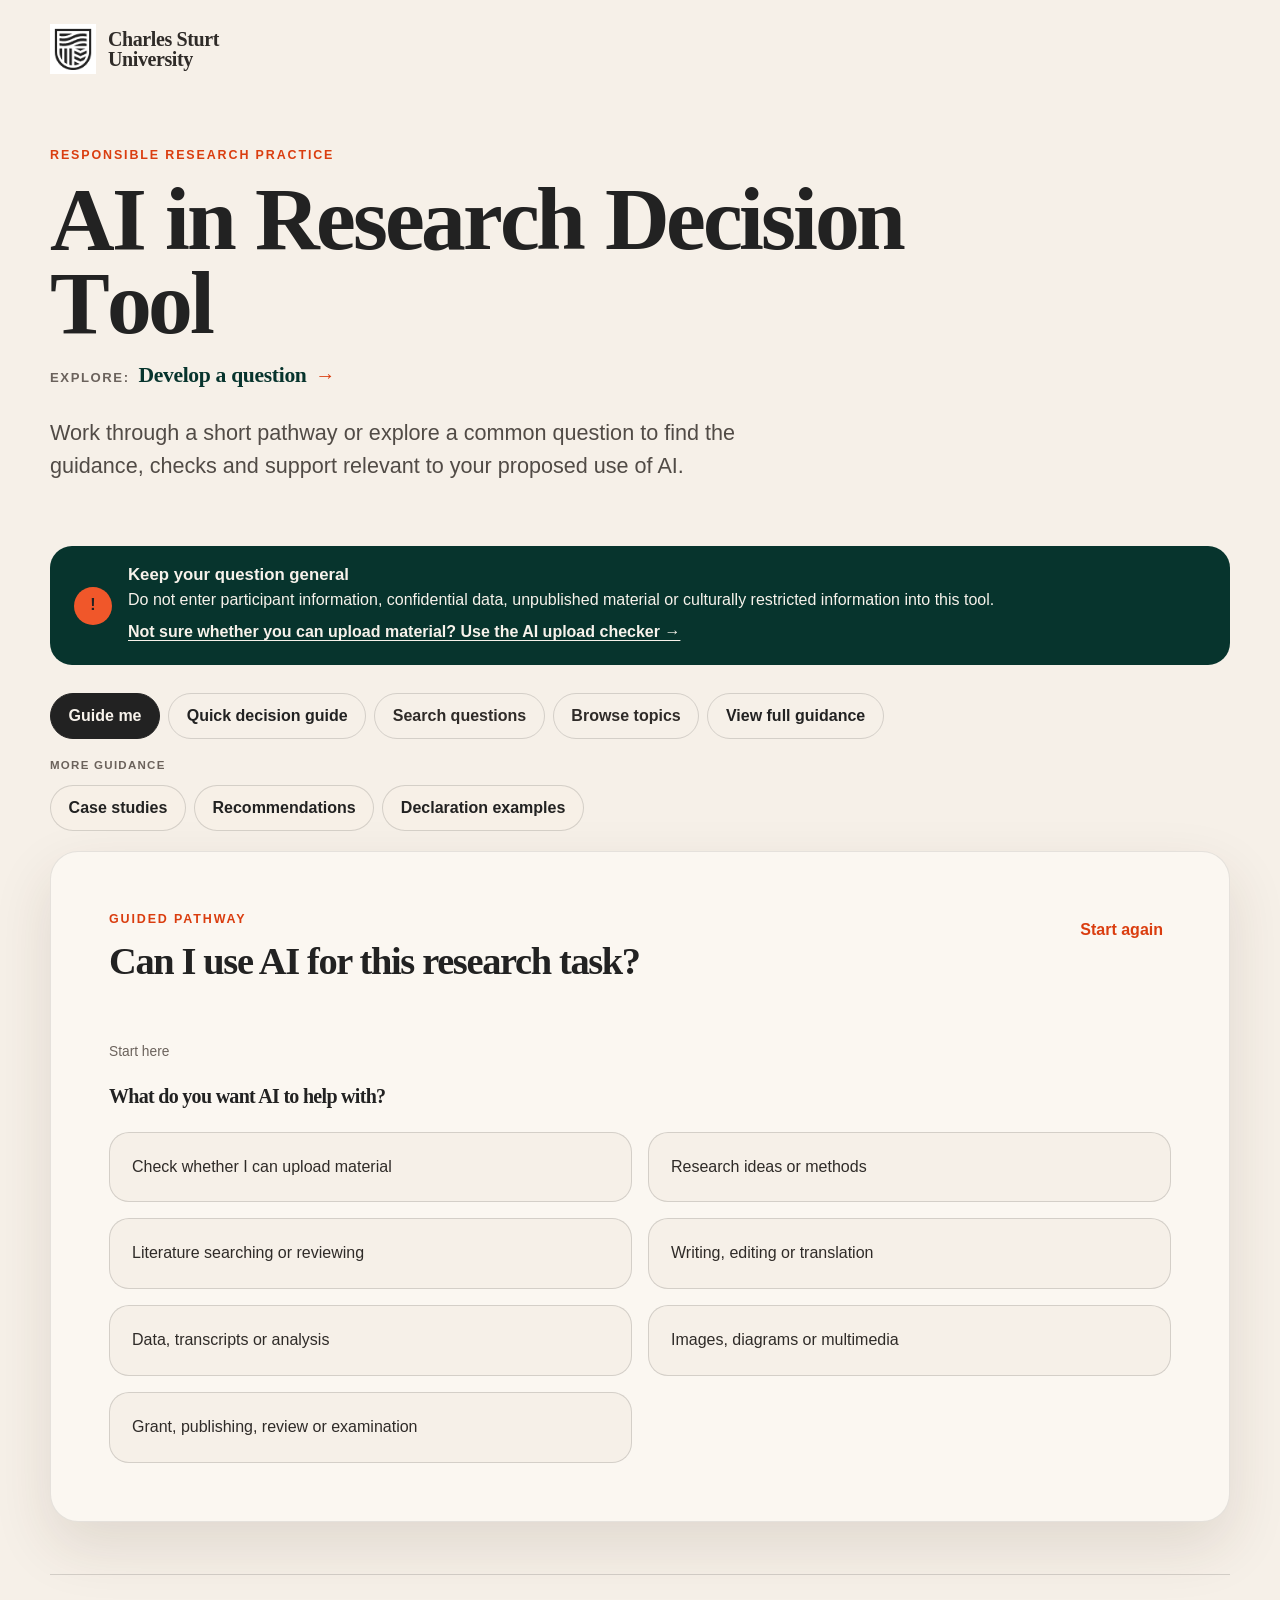
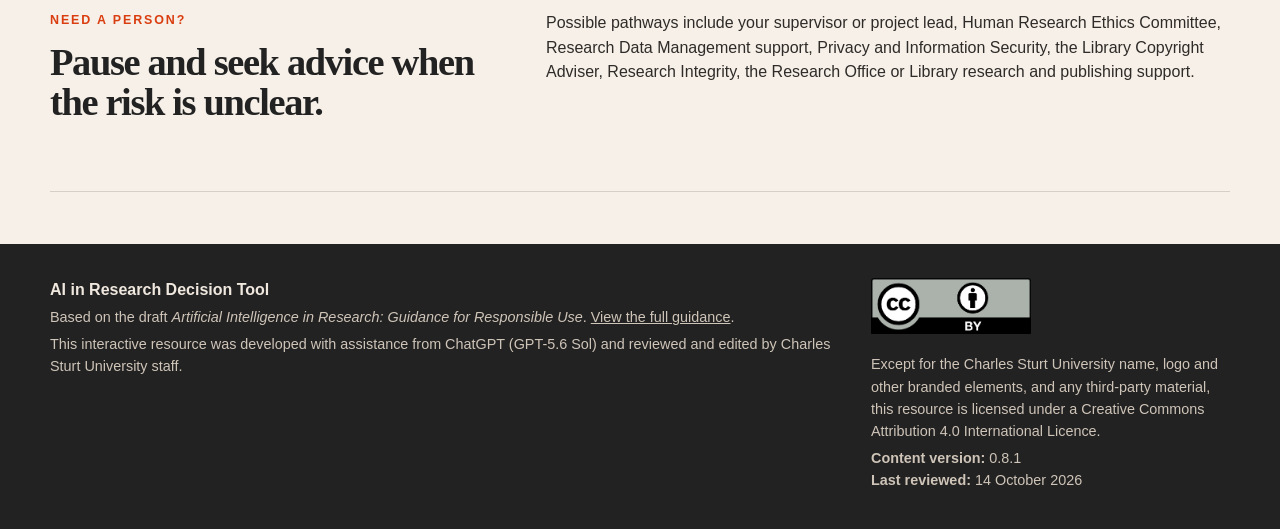
==== commit bc918123: "Add files via upload" ====
--- a/index.html
+++ b/index.html
@@ -43,9 +43,8 @@
 <a class="mode-button mode-link has-tooltip" data-tooltip="See the four quick decision categories, examples and conditions at a glance." href="quick-guide.html">Quick decision guide</a>
 <button aria-controls="search-panel" aria-selected="false" class="mode-button has-tooltip" data-tooltip="Search curated questions and controlled answers without entering sensitive details." id="tab-search" type="button">Search questions</button>
 <button aria-controls="browse-panel" aria-selected="false" class="mode-button has-tooltip" data-tooltip="Browse questions grouped by research activity." id="tab-browse" type="button">Browse topics</button>
-
 <a class="mode-button mode-link has-tooltip" data-tooltip="Read the complete updated 2026 draft AI in research guidance." href="guide.html">View full guidance</a>
-</nav><div aria-label="Additional guidance" class="guidance-shortcuts"><span class="guidance-shortcuts-label">More guidance</span><a class="guidance-shortcut" href="case-studies.html">Case studies</a><a class="guidance-shortcut" href="recommendations.html">Recommendations</a><a class="guidance-shortcut" href="declarations.html">Declaration examples</a></div>
+</nav><div aria-label="Additional guidance" class="guidance-shortcuts"><span class="guidance-shortcuts-label">More guidance</span><a class="guidance-shortcut has-tooltip" data-tooltip="See practical examples of how the guidance applies in common research situations." href="case-studies.html">Case studies</a><a class="guidance-shortcut has-tooltip" data-tooltip="Read the nine recommendations for responsible and ethical AI use in research." href="recommendations.html">Recommendations</a><a class="guidance-shortcut has-tooltip" data-tooltip="Copy declaration wording and use the AI-use log template for material AI use." href="declarations.html">Declaration examples</a></div>
 <section aria-labelledby="tab-guide" class="experience-card" id="guide-panel">
 <div class="card-topline">
 <div>
@@ -81,7 +80,7 @@
 <footer class="site-footer">
 <div class="shell footer-grid footer-expanded">
 <div><strong>AI in Research Decision Tool</strong><p>Based on the draft <em>Artificial Intelligence in Research: Guidance for Responsible Use</em>. <a href="guide.html">View the full guidance</a>.</p><p>This interactive resource was developed with assistance from ChatGPT (GPT-5.6 Sol) and reviewed and edited by Charles Sturt University staff.</p></div>
-<div class="licence-block"><a href="https://creativecommons.org/licenses/by/4.0/" rel="noopener noreferrer" target="_blank"><img alt="Creative Commons Attribution 4.0 International" src="assets/cc-by.png"/></a><p>Except for the Charles Sturt University name, logo and other branded elements, and any third-party material, this resource is licensed under a Creative Commons Attribution 4.0 International Licence.</p><p><strong>Content version:</strong> 0.8.0<br/><strong>Last reviewed:</strong> 6 October 2026</p></div>
+<div class="licence-block"><a href="https://creativecommons.org/licenses/by/4.0/" rel="noopener noreferrer" target="_blank"><img alt="Creative Commons Attribution 4.0 International" src="assets/cc-by.png"/></a><p>Except for the Charles Sturt University name, logo and other branded elements, and any third-party material, this resource is licensed under a Creative Commons Attribution 4.0 International Licence.</p><p><strong>Content version:</strong> 0.8.1<br/><strong>Last reviewed:</strong> 14 October 2026</p></div>
 </div>
 </footer>
 <script defer="" src="js/app.js"></script>
--- a/css/styles.css
+++ b/css/styles.css
@@ -573,3 +573,20 @@
 .case-adapted{grid-column:1/-1;margin:1rem 0 0;padding:0;font-size:.96rem;color:#514b46;}
 .case-card-single .case-body{grid-template-columns:1fr;}
 .case-card-single .case-body>div,.case-card-single .case-adapted,.case-card-single .case-reflection,.case-card-single .case-guideline-link{grid-column:1;}
+
+
+/* v0.8.1 declaration/log links and More guidance tooltips */
+.declaration-resource-link{margin:1rem 0 0}
+.declaration-resource-link a{display:inline-flex;align-items:center;gap:.35rem;font-weight:700;color:var(--charcoal);text-decoration-thickness:1px;text-underline-offset:3px}
+.declaration-resource-link a:hover,.declaration-resource-link a:focus-visible{color:var(--orange-dark)}
+.ai-use-log-section{margin:3rem 0 2rem;padding-top:1rem;border-top:1px solid var(--line)}
+.ai-use-log-section h2{margin:.3rem 0 .75rem;font-family:Georgia,'Times New Roman',serif;font-size:clamp(2rem,4vw,3.2rem);line-height:1}
+.ai-use-log-section>p{max-width:900px}
+.ai-use-log-table-wrap{margin-top:1.25rem}
+.ai-use-log-table{min-width:1180px}
+.ai-use-log-table th{vertical-align:bottom}
+.ai-use-log-table td{vertical-align:top;min-width:125px}
+.ai-use-log-note{margin-top:1rem;font-size:.95rem}
+.guidance-shortcuts .has-tooltip::after{max-width:245px}
+@media(max-width:820px){.guidance-shortcuts .has-tooltip::after{display:none}}
+@media print{.declaration-resource-link{display:none!important}.ai-use-log-table{min-width:0;font-size:9pt}}
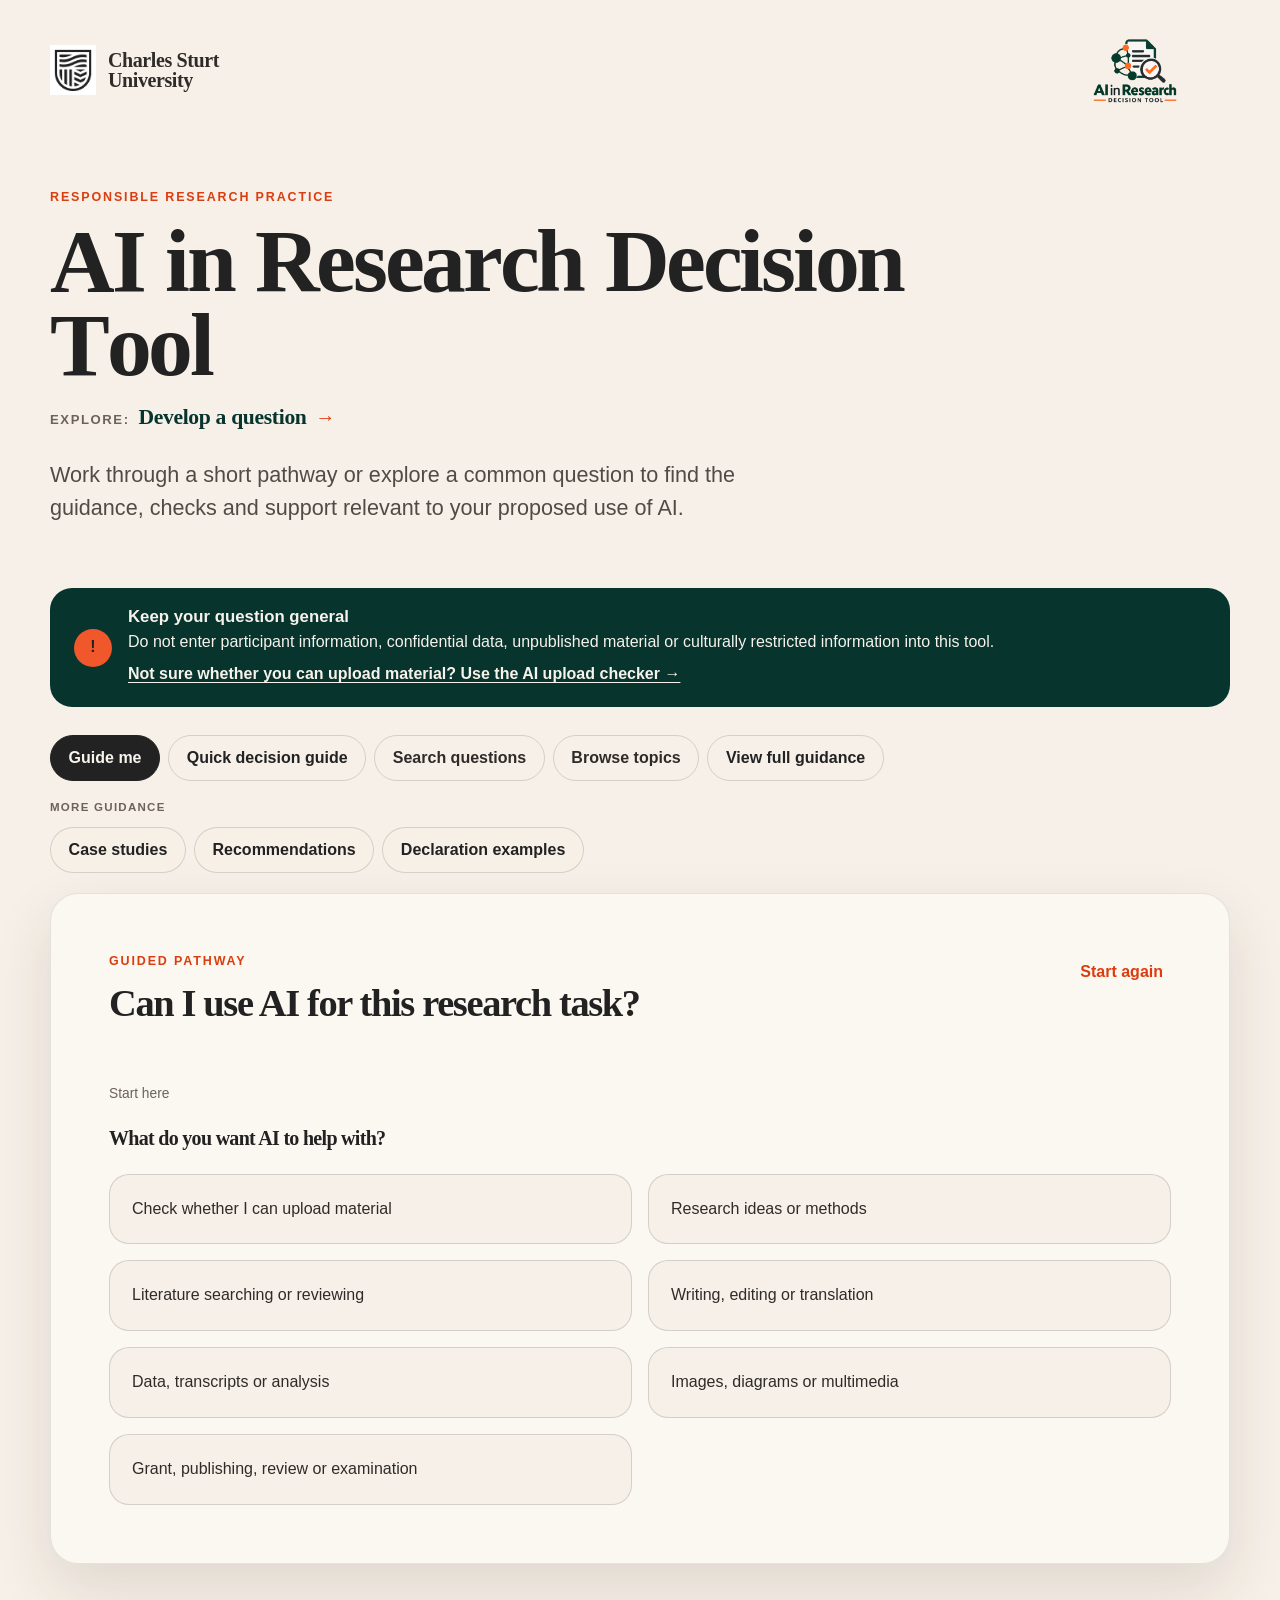
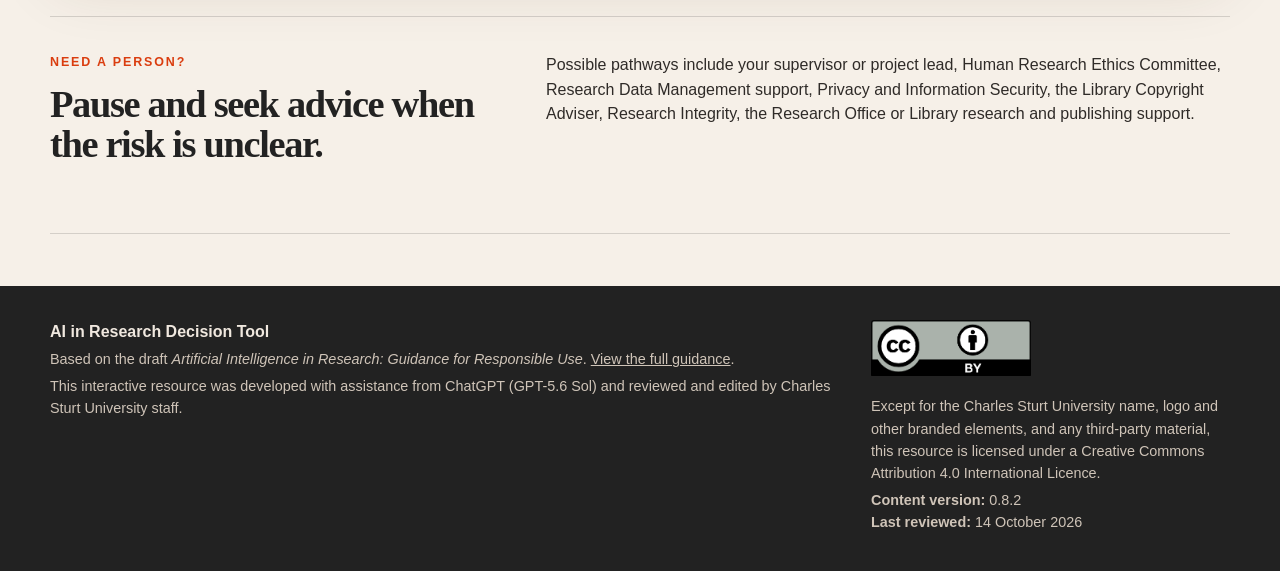
==== commit 64845180: "Add files via upload" ====
--- a/index.html
+++ b/index.html
@@ -16,7 +16,7 @@
 <img alt="Charles Sturt University" class="brand-logo" src="assets/csu-logo.png"/>
 <div class="brand-name">Charles Sturt<br/>University</div>
 </div>
-</div>
+<a aria-label="AI in Research Decision Tool home" class="tool-brand" href="index.html"><img alt="AI in Research Decision Tool" class="tool-brand-logo" src="assets/ai-research-decision-tool-logo.png"/></a></div>
 </header>
 <main class="shell" id="main-content">
 <section aria-labelledby="page-title" class="hero">
@@ -80,7 +80,7 @@
 <footer class="site-footer">
 <div class="shell footer-grid footer-expanded">
 <div><strong>AI in Research Decision Tool</strong><p>Based on the draft <em>Artificial Intelligence in Research: Guidance for Responsible Use</em>. <a href="guide.html">View the full guidance</a>.</p><p>This interactive resource was developed with assistance from ChatGPT (GPT-5.6 Sol) and reviewed and edited by Charles Sturt University staff.</p></div>
-<div class="licence-block"><a href="https://creativecommons.org/licenses/by/4.0/" rel="noopener noreferrer" target="_blank"><img alt="Creative Commons Attribution 4.0 International" src="assets/cc-by.png"/></a><p>Except for the Charles Sturt University name, logo and other branded elements, and any third-party material, this resource is licensed under a Creative Commons Attribution 4.0 International Licence.</p><p><strong>Content version:</strong> 0.8.1<br/><strong>Last reviewed:</strong> 14 October 2026</p></div>
+<div class="licence-block"><a href="https://creativecommons.org/licenses/by/4.0/" rel="noopener noreferrer" target="_blank"><img alt="Creative Commons Attribution 4.0 International" src="assets/cc-by.png"/></a><p>Except for the Charles Sturt University name, logo and other branded elements, and any third-party material, this resource is licensed under a Creative Commons Attribution 4.0 International Licence.</p><p><strong>Content version:</strong> 0.8.2<br/><strong>Last reviewed:</strong> 14 October 2026</p></div>
 </div>
 </footer>
 <script defer="" src="js/app.js"></script>
--- a/css/styles.css
+++ b/css/styles.css
@@ -590,3 +590,23 @@
 .guidance-shortcuts .has-tooltip::after{max-width:245px}
 @media(max-width:820px){.guidance-shortcuts .has-tooltip::after{display:none}}
 @media print{.declaration-resource-link{display:none!important}.ai-use-log-table{min-width:0;font-size:9pt}}
+
+
+/* v0.8.2 tool logo, More guidance tooltip alignment and cross-page tab routing */
+.header-grid{justify-content:space-between;gap:24px}
+.tool-brand{display:inline-flex;align-items:center;margin-left:auto;text-decoration:none;flex:0 0 auto}
+.tool-brand-logo{display:block;width:clamp(120px,15vw,190px);height:auto;max-height:92px;object-fit:contain}
+.guidance-shortcuts > .has-tooltip:first-of-type::after{left:0;right:auto;transform:translate(0,-6px)}
+.guidance-shortcuts > .has-tooltip:first-of-type:hover::after,
+.guidance-shortcuts > .has-tooltip:first-of-type:focus-visible::after{transform:translate(0,0)}
+.guidance-shortcuts > .has-tooltip:last-of-type::after{left:auto;right:0;transform:translate(0,-6px)}
+.guidance-shortcuts > .has-tooltip:last-of-type:hover::after,
+.guidance-shortcuts > .has-tooltip:last-of-type:focus-visible::after{transform:translate(0,0)}
+@media(max-width:760px){
+  .header-grid{align-items:flex-start}
+  .tool-brand-logo{width:112px;max-height:72px}
+}
+@media(max-width:520px){
+  .tool-brand{display:none}
+}
+@media print{.tool-brand{display:none!important}}
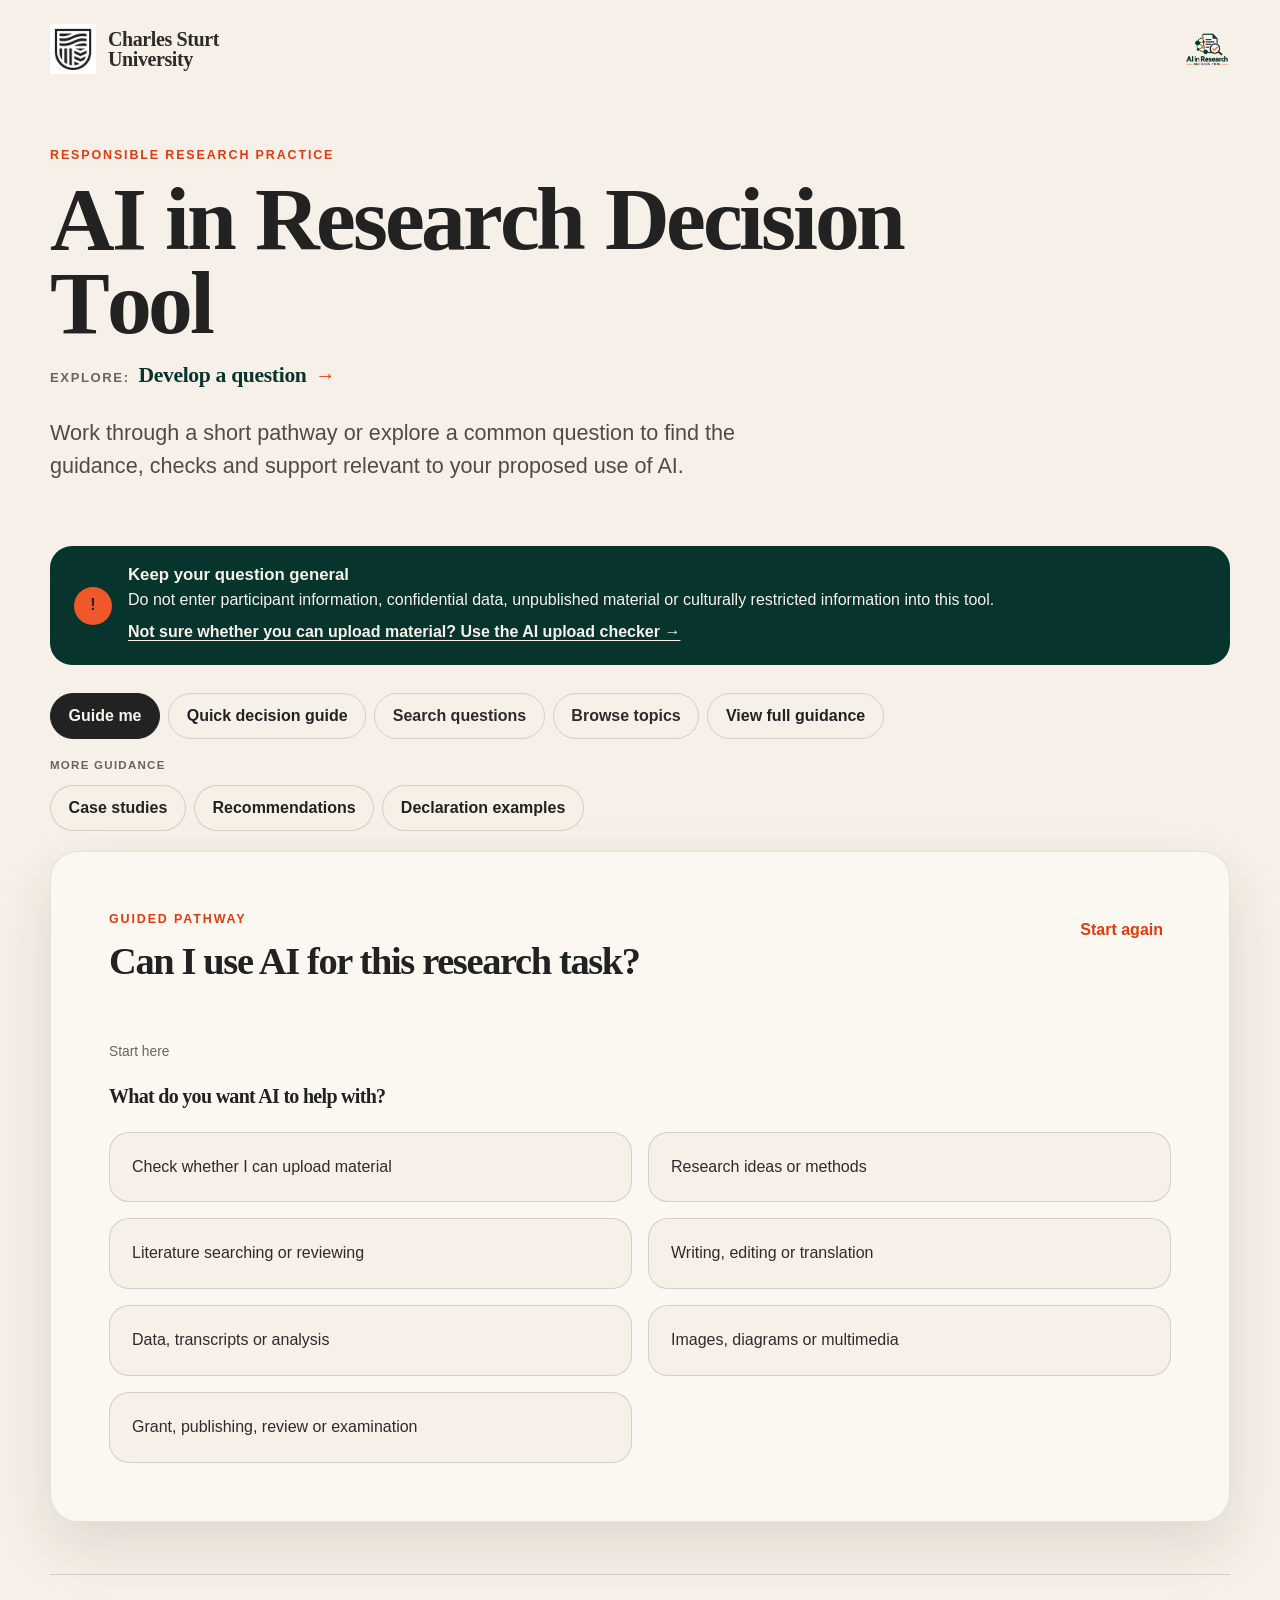
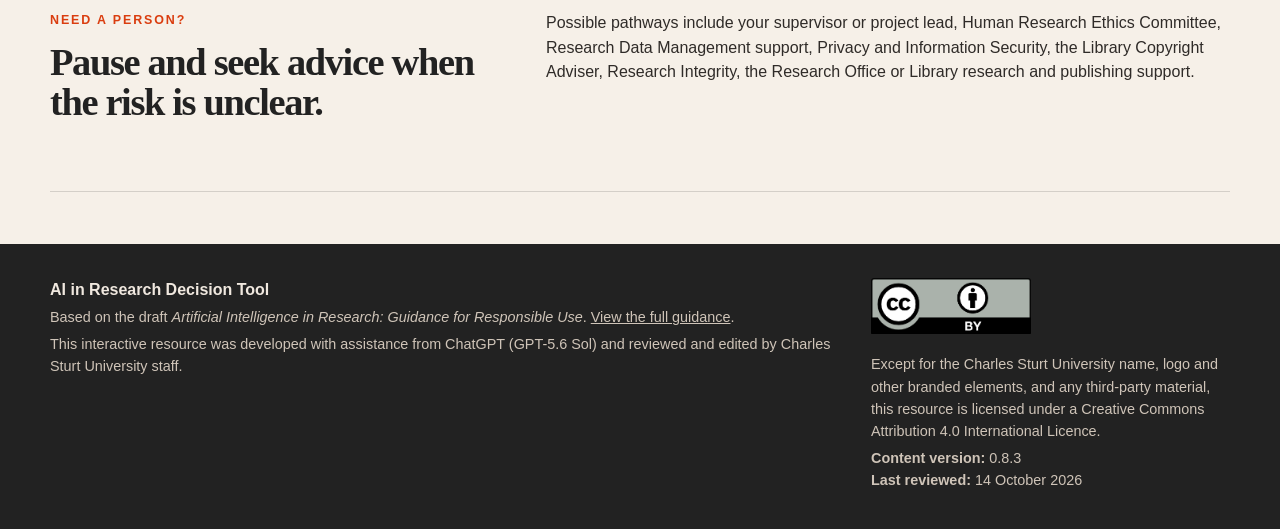
==== commit 2218ce24: "Add files via upload" ====
--- a/index.html
+++ b/index.html
@@ -80,7 +80,7 @@
 <footer class="site-footer">
 <div class="shell footer-grid footer-expanded">
 <div><strong>AI in Research Decision Tool</strong><p>Based on the draft <em>Artificial Intelligence in Research: Guidance for Responsible Use</em>. <a href="guide.html">View the full guidance</a>.</p><p>This interactive resource was developed with assistance from ChatGPT (GPT-5.6 Sol) and reviewed and edited by Charles Sturt University staff.</p></div>
-<div class="licence-block"><a href="https://creativecommons.org/licenses/by/4.0/" rel="noopener noreferrer" target="_blank"><img alt="Creative Commons Attribution 4.0 International" src="assets/cc-by.png"/></a><p>Except for the Charles Sturt University name, logo and other branded elements, and any third-party material, this resource is licensed under a Creative Commons Attribution 4.0 International Licence.</p><p><strong>Content version:</strong> 0.8.2<br/><strong>Last reviewed:</strong> 14 October 2026</p></div>
+<div class="licence-block"><a href="https://creativecommons.org/licenses/by/4.0/" rel="noopener noreferrer" target="_blank"><img alt="Creative Commons Attribution 4.0 International" src="assets/cc-by.png"/></a><p>Except for the Charles Sturt University name, logo and other branded elements, and any third-party material, this resource is licensed under a Creative Commons Attribution 4.0 International Licence.</p><p><strong>Content version:</strong> 0.8.3<br/><strong>Last reviewed:</strong> 14 October 2026</p></div>
 </div>
 </footer>
 <script defer="" src="js/app.js"></script>
--- a/css/styles.css
+++ b/css/styles.css
@@ -610,3 +610,26 @@
   .tool-brand{display:none}
 }
 @media print{.tool-brand{display:none!important}}
+
+/* v0.8.3 compact tool logo and robust More guidance tooltip positioning */
+.tool-brand-logo{
+  width:auto;
+  height:46px;
+  max-width:110px;
+  max-height:46px;
+  object-fit:contain;
+}
+.guidance-shortcuts .guidance-shortcut[href="case-studies.html"]::after{
+  left:0 !important;
+  right:auto !important;
+  width:min(245px, calc(100vw - 90px));
+  max-width:245px;
+  transform:translate(0,-6px) !important;
+}
+.guidance-shortcuts .guidance-shortcut[href="case-studies.html"]:hover::after,
+.guidance-shortcuts .guidance-shortcut[href="case-studies.html"]:focus-visible::after{
+  transform:translate(0,0) !important;
+}
+@media(max-width:760px){
+  .tool-brand-logo{height:42px;max-height:42px;max-width:100px}
+}
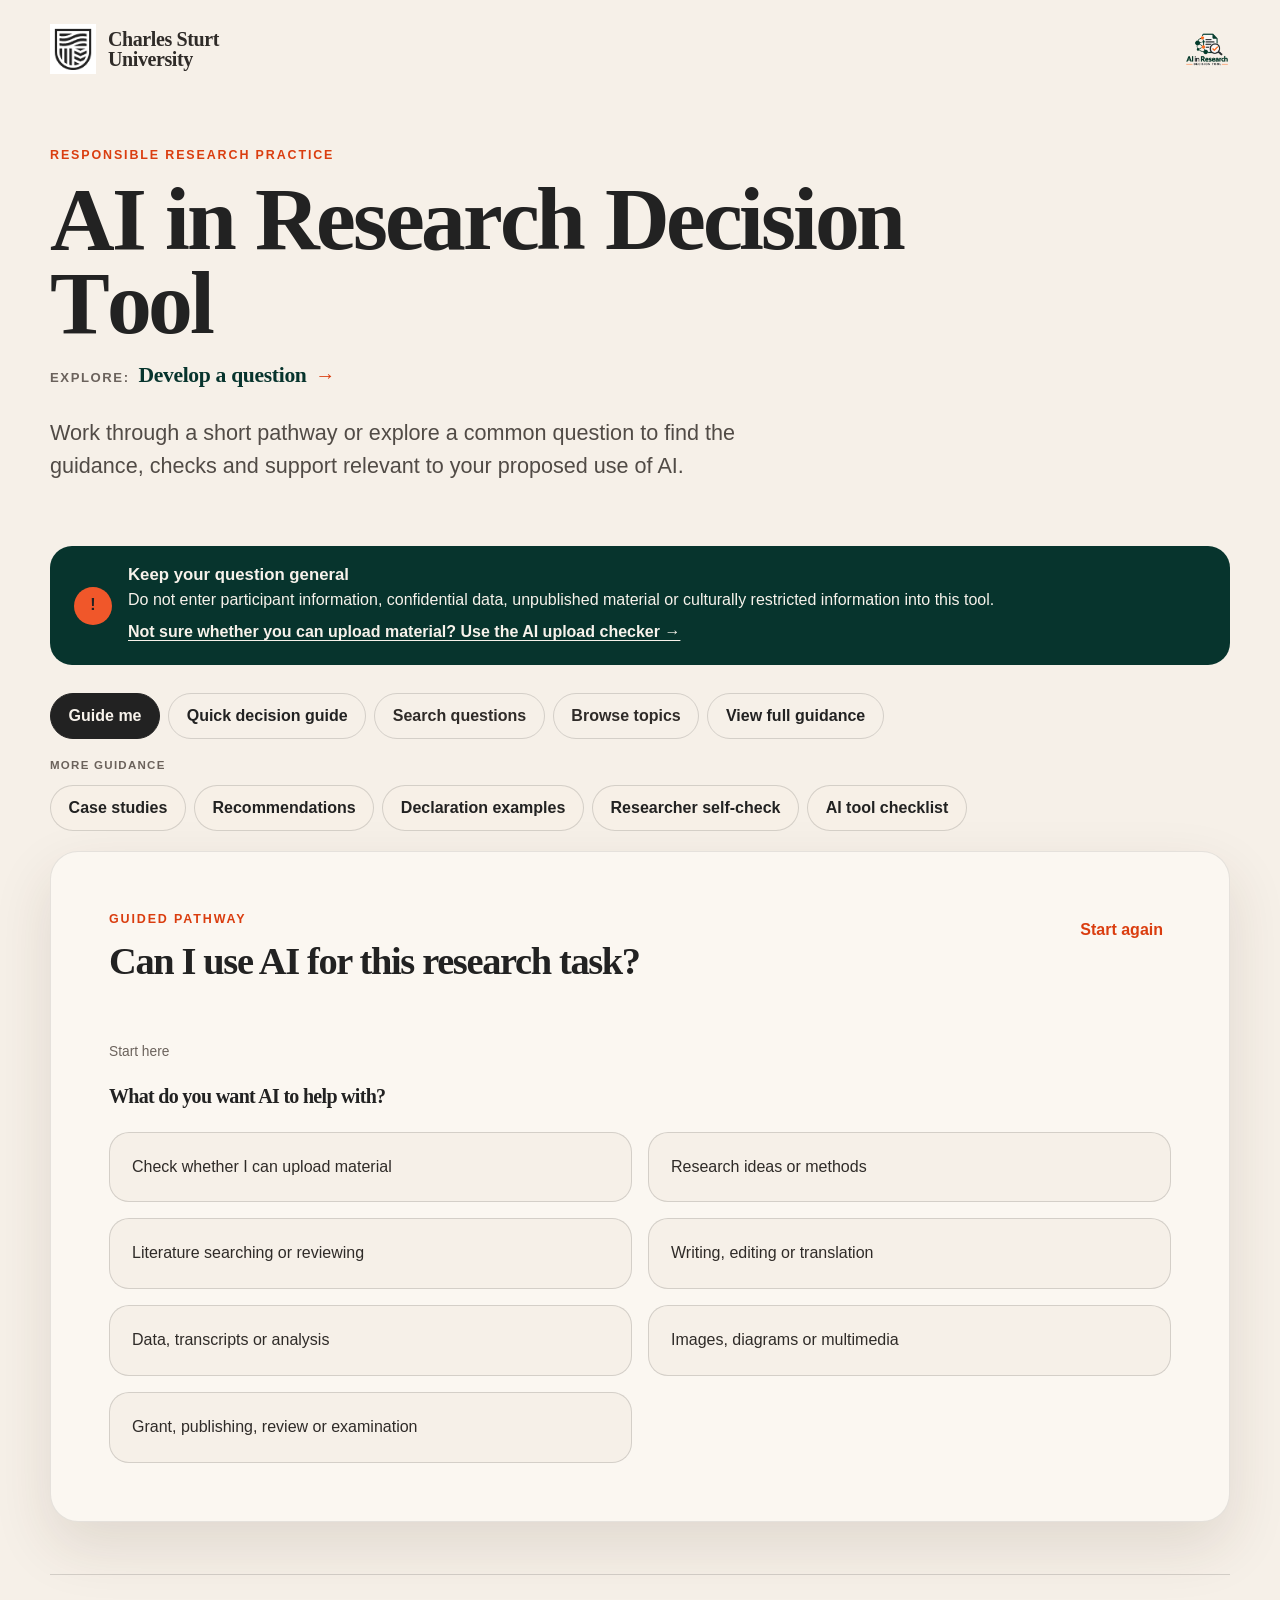
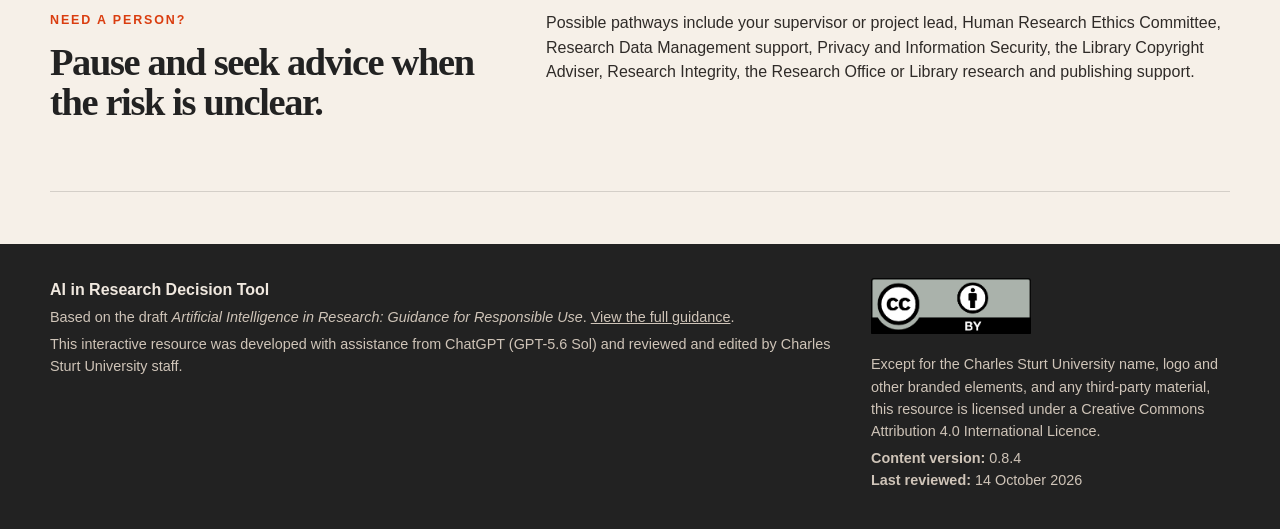
==== commit ae3ddbb6: "Add files via upload" ====
--- a/index.html
+++ b/index.html
@@ -44,7 +44,7 @@
 <button aria-controls="search-panel" aria-selected="false" class="mode-button has-tooltip" data-tooltip="Search curated questions and controlled answers without entering sensitive details." id="tab-search" type="button">Search questions</button>
 <button aria-controls="browse-panel" aria-selected="false" class="mode-button has-tooltip" data-tooltip="Browse questions grouped by research activity." id="tab-browse" type="button">Browse topics</button>
 <a class="mode-button mode-link has-tooltip" data-tooltip="Read the complete updated 2026 draft AI in research guidance." href="guide.html">View full guidance</a>
-</nav><div aria-label="Additional guidance" class="guidance-shortcuts"><span class="guidance-shortcuts-label">More guidance</span><a class="guidance-shortcut has-tooltip" data-tooltip="See practical examples of how the guidance applies in common research situations." href="case-studies.html">Case studies</a><a class="guidance-shortcut has-tooltip" data-tooltip="Read the nine recommendations for responsible and ethical AI use in research." href="recommendations.html">Recommendations</a><a class="guidance-shortcut has-tooltip" data-tooltip="Copy declaration wording and use the AI-use log template for material AI use." href="declarations.html">Declaration examples</a></div>
+</nav><div aria-label="Additional guidance" class="guidance-shortcuts"><span class="guidance-shortcuts-label">More guidance</span><a class="guidance-shortcut has-tooltip" data-tooltip="See practical examples of how the guidance applies in common research situations." href="case-studies.html">Case studies</a><a class="guidance-shortcut has-tooltip" data-tooltip="Read the nine recommendations for responsible and ethical AI use in research." href="recommendations.html">Recommendations</a><a class="guidance-shortcut has-tooltip" data-tooltip="Copy declaration wording and use the AI-use log template for material AI use." href="declarations.html">Declaration examples</a><a class="guidance-shortcut has-tooltip" data-tooltip="Use the pre-use checklist to identify permissions, risks, verification and record-keeping needs." href="researcher-self-check.html">Researcher self-check</a><a class="guidance-shortcut has-tooltip" data-tooltip="Assess whether an AI tool is suitable, transparent, auditable and appropriate for a research task." href="ai-tool-checklist.html">AI tool checklist</a></div>
 <section aria-labelledby="tab-guide" class="experience-card" id="guide-panel">
 <div class="card-topline">
 <div>
@@ -80,7 +80,7 @@
 <footer class="site-footer">
 <div class="shell footer-grid footer-expanded">
 <div><strong>AI in Research Decision Tool</strong><p>Based on the draft <em>Artificial Intelligence in Research: Guidance for Responsible Use</em>. <a href="guide.html">View the full guidance</a>.</p><p>This interactive resource was developed with assistance from ChatGPT (GPT-5.6 Sol) and reviewed and edited by Charles Sturt University staff.</p></div>
-<div class="licence-block"><a href="https://creativecommons.org/licenses/by/4.0/" rel="noopener noreferrer" target="_blank"><img alt="Creative Commons Attribution 4.0 International" src="assets/cc-by.png"/></a><p>Except for the Charles Sturt University name, logo and other branded elements, and any third-party material, this resource is licensed under a Creative Commons Attribution 4.0 International Licence.</p><p><strong>Content version:</strong> 0.8.3<br/><strong>Last reviewed:</strong> 14 October 2026</p></div>
+<div class="licence-block"><a href="https://creativecommons.org/licenses/by/4.0/" rel="noopener noreferrer" target="_blank"><img alt="Creative Commons Attribution 4.0 International" src="assets/cc-by.png"/></a><p>Except for the Charles Sturt University name, logo and other branded elements, and any third-party material, this resource is licensed under a Creative Commons Attribution 4.0 International Licence.</p><p><strong>Content version:</strong> 0.8.4<br/><strong>Last reviewed:</strong> 14 October 2026</p></div>
 </div>
 </footer>
 <script defer="" src="js/app.js"></script>
--- a/css/styles.css
+++ b/css/styles.css
@@ -633,3 +633,18 @@
 @media(max-width:760px){
   .tool-brand-logo{height:42px;max-height:42px;max-width:100px}
 }
+
+
+/* v0.8.4 checklist pages and scrollable full-guidance contents */
+.guide-toc{max-height:calc(100vh - 2rem);overflow-y:auto;overscroll-behavior:contain;scrollbar-gutter:stable;}
+.checklist-sections{display:grid;gap:1.25rem;margin:0 0 3rem;}
+.checklist-section{background:#fbf7f1;border:1px solid var(--line);border-radius:22px;padding:clamp(20px,3vw,32px);}
+.checklist-section h2{margin:0 0 1rem;font-family:Georgia,'Times New Roman',serif;font-size:clamp(1.5rem,2.5vw,2.15rem);}
+.interactive-checklist{list-style:none;margin:0;padding:0;display:grid;gap:.6rem;}
+.interactive-checklist li{margin:0;}
+.interactive-checklist label{display:grid;grid-template-columns:auto 1fr;gap:.8rem;align-items:start;padding:.8rem .9rem;border:1px solid rgba(34,34,34,.12);border-radius:12px;background:#fff;cursor:pointer;}
+.interactive-checklist label:hover{border-color:rgba(240,87,42,.55);background:#fffaf6;}
+.interactive-checklist input{width:1.15rem;height:1.15rem;margin:.15rem 0 0;accent-color:var(--orange);}
+.interactive-checklist span{font-family:Arial,sans-serif;line-height:1.5;}
+@media(max-width:820px){.guide-toc{max-height:none;overflow:visible;scrollbar-gutter:auto;}}
+@media print{.interactive-checklist label{break-inside:avoid}.checklist-section{break-inside:avoid;}}
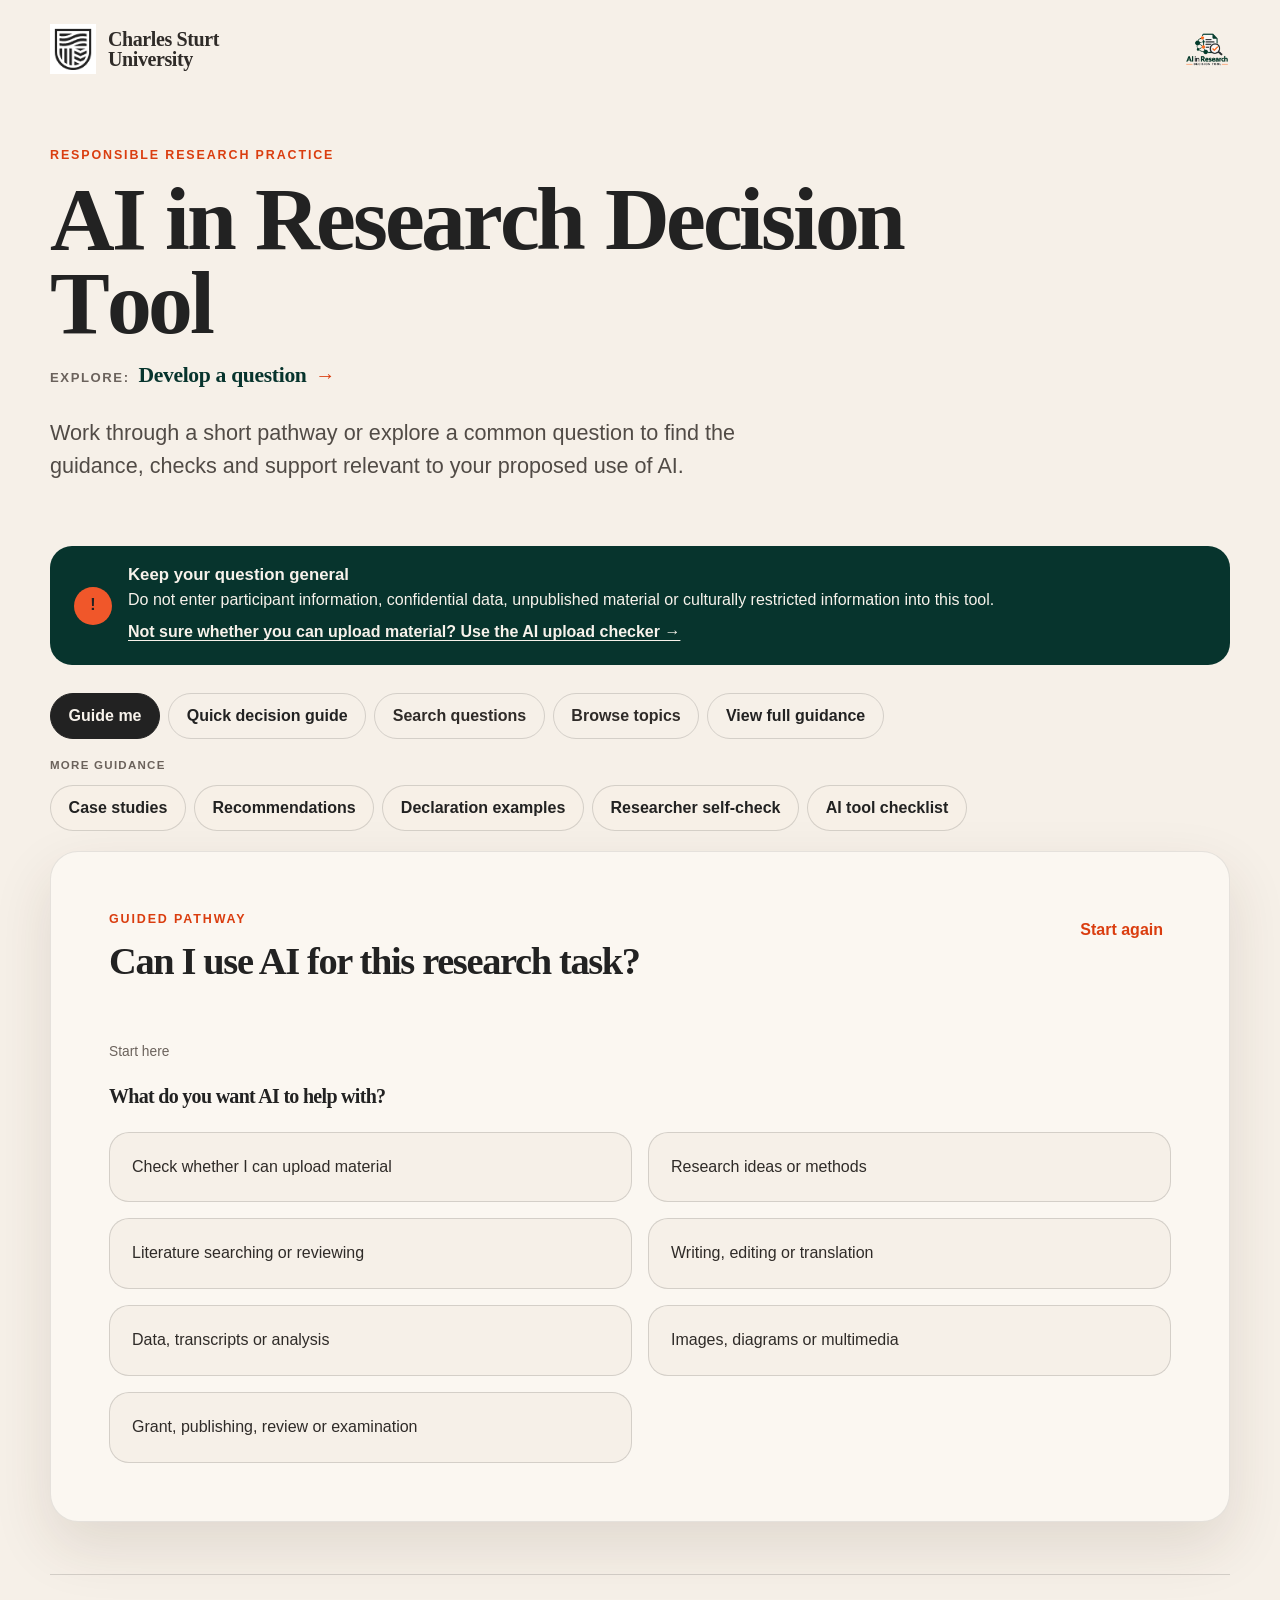
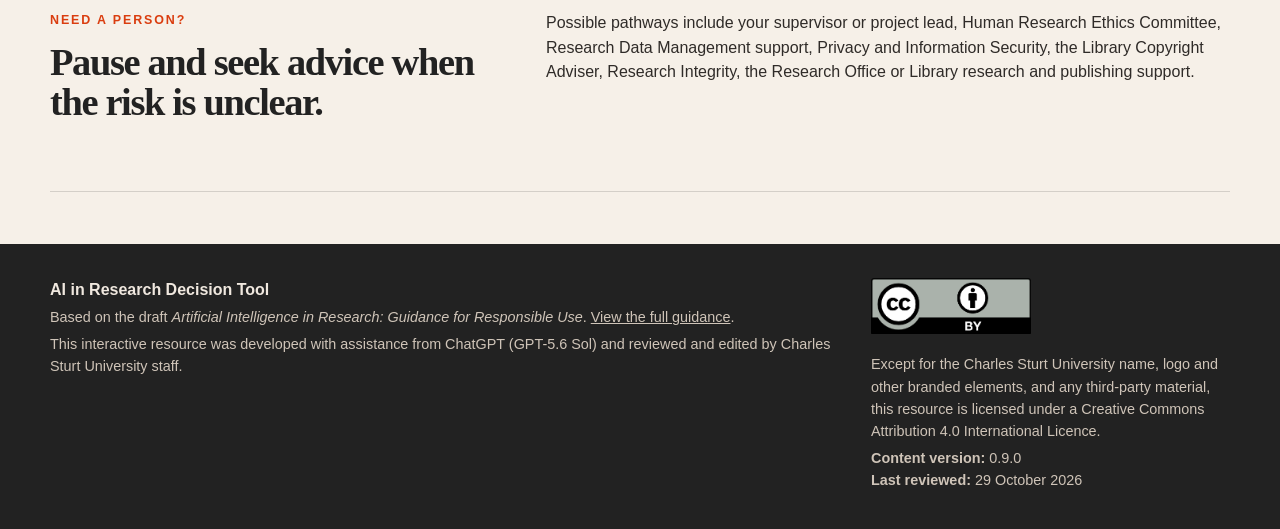
==== commit 8d48a0a5: "Add files via upload" ====
--- a/index.html
+++ b/index.html
@@ -80,7 +80,7 @@
 <footer class="site-footer">
 <div class="shell footer-grid footer-expanded">
 <div><strong>AI in Research Decision Tool</strong><p>Based on the draft <em>Artificial Intelligence in Research: Guidance for Responsible Use</em>. <a href="guide.html">View the full guidance</a>.</p><p>This interactive resource was developed with assistance from ChatGPT (GPT-5.6 Sol) and reviewed and edited by Charles Sturt University staff.</p></div>
-<div class="licence-block"><a href="https://creativecommons.org/licenses/by/4.0/" rel="noopener noreferrer" target="_blank"><img alt="Creative Commons Attribution 4.0 International" src="assets/cc-by.png"/></a><p>Except for the Charles Sturt University name, logo and other branded elements, and any third-party material, this resource is licensed under a Creative Commons Attribution 4.0 International Licence.</p><p><strong>Content version:</strong> 0.8.4<br/><strong>Last reviewed:</strong> 14 October 2026</p></div>
+<div class="licence-block"><a href="https://creativecommons.org/licenses/by/4.0/" rel="noopener noreferrer" target="_blank"><img alt="Creative Commons Attribution 4.0 International" src="assets/cc-by.png"/></a><p>Except for the Charles Sturt University name, logo and other branded elements, and any third-party material, this resource is licensed under a Creative Commons Attribution 4.0 International Licence.</p><p><strong>Content version:</strong> 0.9.0<br/><strong>Last reviewed:</strong> 29 October 2026</p></div>
 </div>
 </footer>
 <script defer="" src="js/app.js"></script>
--- a/css/styles.css
+++ b/css/styles.css
@@ -648,3 +648,31 @@
 .interactive-checklist span{font-family:Arial,sans-serif;line-height:1.5;}
 @media(max-width:820px){.guide-toc{max-height:none;overflow:visible;scrollbar-gutter:auto;}}
 @media print{.interactive-checklist label{break-inside:avoid}.checklist-section{break-inside:avoid;}}
+
+
+/* v0.9.0 declaration layout and downloadable AI-use log */
+.declaration-section{margin:2.25rem 0 3rem}
+.declaration-section>h2{margin:.3rem 0 .6rem;font-family:Georgia,'Times New Roman',serif;font-size:clamp(1.8rem,3vw,2.7rem);line-height:1.05}
+.declaration-section>p:not(.eyebrow){max-width:920px}
+.declaration-grid--single{grid-template-columns:minmax(0,1fr);max-width:1000px}
+.declaration-grid--three{grid-template-columns:repeat(3,minmax(0,1fr));align-items:start}
+.declaration-card{height:auto;align-self:start}
+.declaration-card h3{font-size:1.28rem;margin:0 0 .65rem}
+.declaration-card--hdr{border:2px solid var(--orange);background:#fff7ef}
+.declaration-card--publisher{background:#f3eee7}
+.declaration-card--short{min-height:260px}
+.declaration-card--medium{min-height:345px}
+.declaration-card--long{grid-column:span 1}
+.copy-declaration{margin-top:auto}
+.ai-use-log-actions{margin:1rem 0 1.25rem}
+.ai-use-log-table{min-width:1260px;border-collapse:collapse;background:#fff}
+.ai-use-log-table th{background:#eee7db;color:var(--charcoal);font-weight:700}
+.ai-use-log-table th,.ai-use-log-table td{border:1px solid #bdb5aa;padding:.7rem .65rem;text-align:left;vertical-align:top}
+.ai-use-log-table .example-row td{font-style:italic;background:#fbf7f1}
+.ai-use-log-table .blank-row td{height:64px;background:#fff}
+.guide-download-link{margin:1rem 0 1.25rem}
+@media(max-width:1050px){.declaration-grid--three{grid-template-columns:repeat(2,minmax(0,1fr))}.declaration-card--short,.declaration-card--medium{min-height:0}}
+@media(max-width:700px){.declaration-grid--three,.declaration-grid--single{grid-template-columns:1fr}.declaration-card--short,.declaration-card--medium{min-height:0}}
+
+.declaration-grid--two{grid-template-columns:repeat(2,minmax(0,1fr));align-items:start}
+@media(max-width:800px){.declaration-grid--two{grid-template-columns:1fr}}
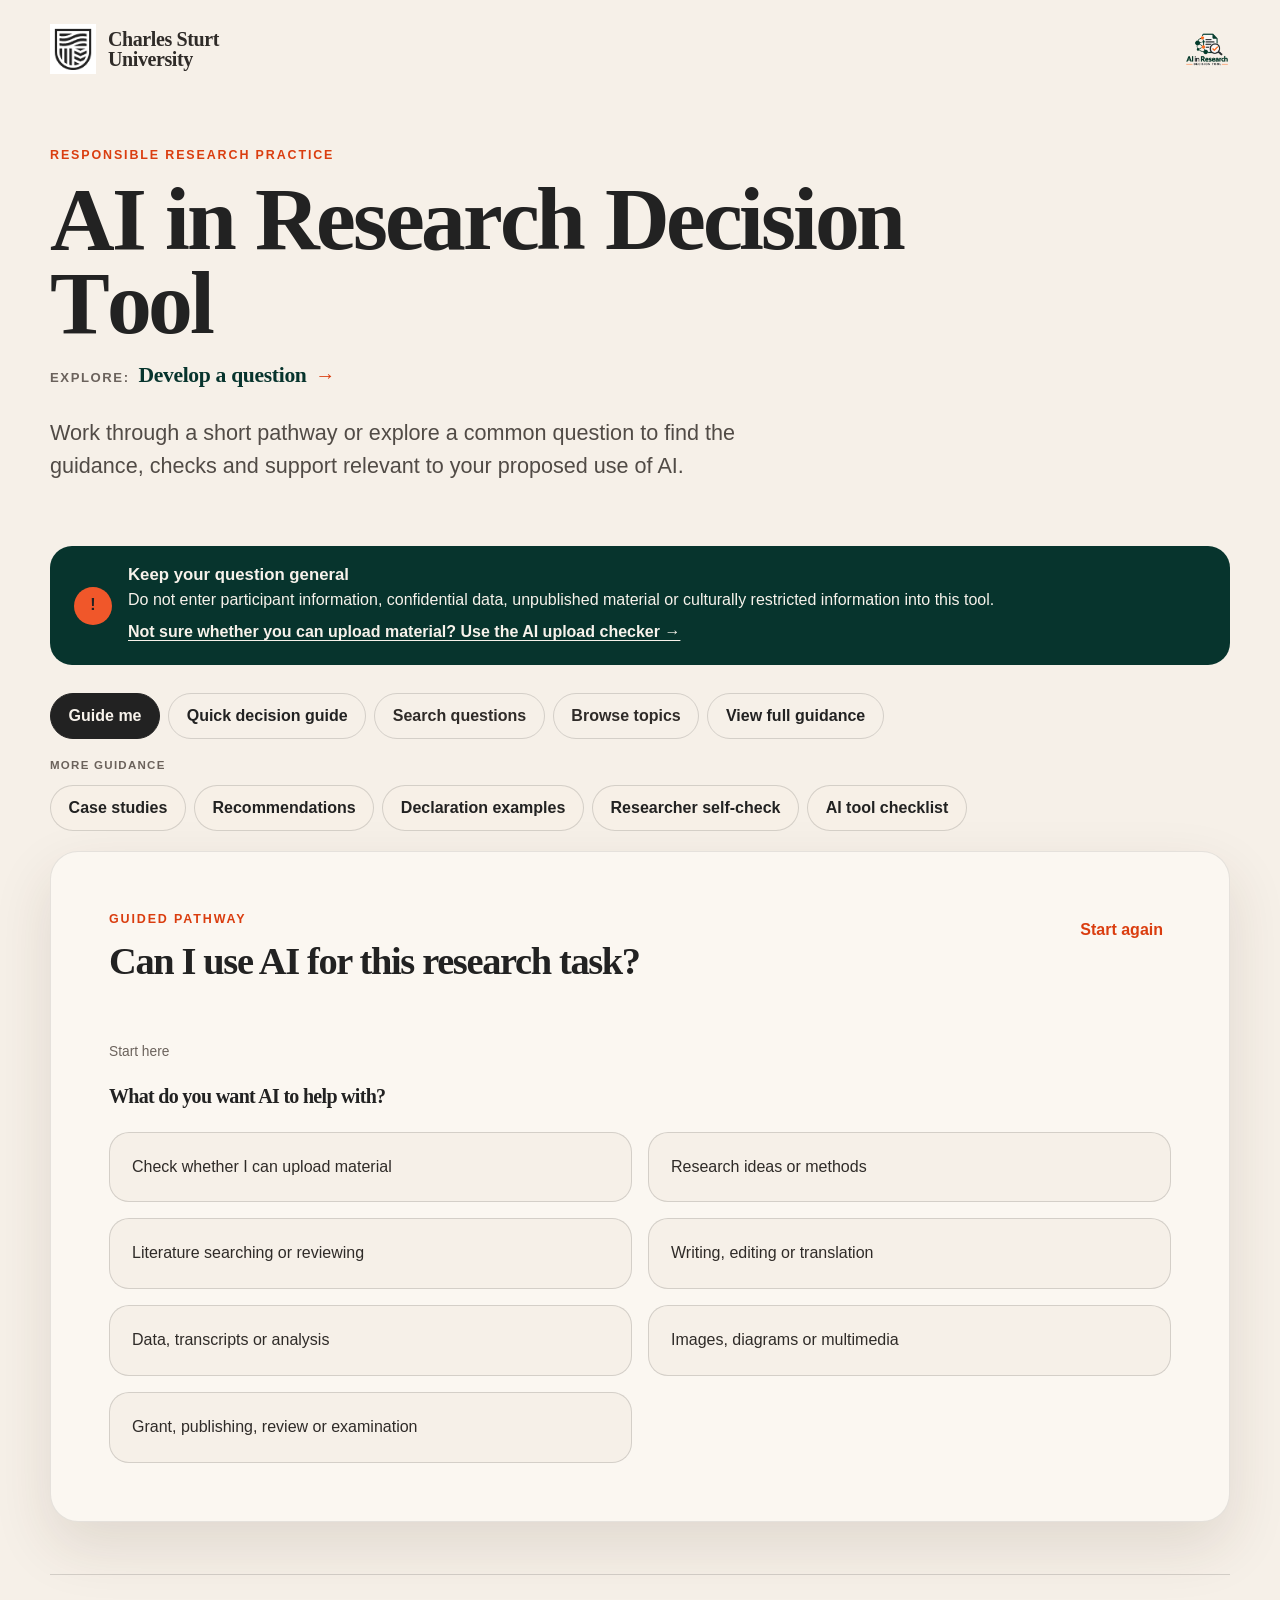
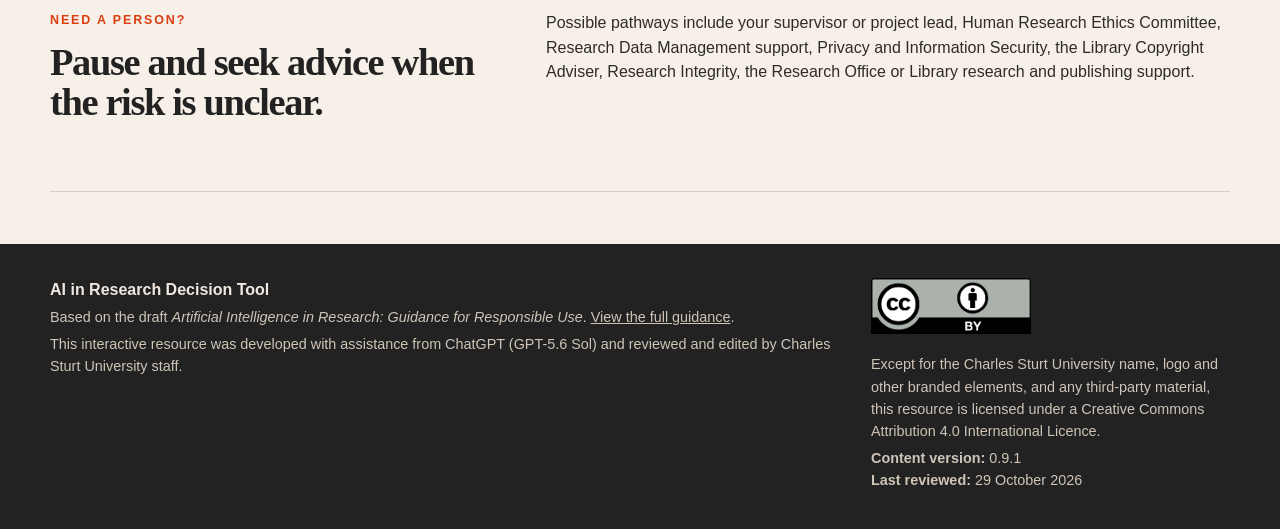
==== commit 9936b8ae: "Add files via upload" ====
--- a/index.html
+++ b/index.html
@@ -80,7 +80,7 @@
 <footer class="site-footer">
 <div class="shell footer-grid footer-expanded">
 <div><strong>AI in Research Decision Tool</strong><p>Based on the draft <em>Artificial Intelligence in Research: Guidance for Responsible Use</em>. <a href="guide.html">View the full guidance</a>.</p><p>This interactive resource was developed with assistance from ChatGPT (GPT-5.6 Sol) and reviewed and edited by Charles Sturt University staff.</p></div>
-<div class="licence-block"><a href="https://creativecommons.org/licenses/by/4.0/" rel="noopener noreferrer" target="_blank"><img alt="Creative Commons Attribution 4.0 International" src="assets/cc-by.png"/></a><p>Except for the Charles Sturt University name, logo and other branded elements, and any third-party material, this resource is licensed under a Creative Commons Attribution 4.0 International Licence.</p><p><strong>Content version:</strong> 0.9.0<br/><strong>Last reviewed:</strong> 29 October 2026</p></div>
+<div class="licence-block"><a href="https://creativecommons.org/licenses/by/4.0/" rel="noopener noreferrer" target="_blank"><img alt="Creative Commons Attribution 4.0 International" src="assets/cc-by.png"/></a><p>Except for the Charles Sturt University name, logo and other branded elements, and any third-party material, this resource is licensed under a Creative Commons Attribution 4.0 International Licence.</p><p><strong>Content version:</strong> 0.9.1<br/><strong>Last reviewed:</strong> 29 October 2026</p></div>
 </div>
 </footer>
 <script defer="" src="js/app.js"></script>
--- a/css/styles.css
+++ b/css/styles.css
@@ -676,3 +676,61 @@
 
 .declaration-grid--two{grid-template-columns:repeat(2,minmax(0,1fr));align-items:start}
 @media(max-width:800px){.declaration-grid--two{grid-template-columns:1fr}}
+
+/* v0.9.1 — make the AI use log visibly table-like */
+.ai-use-log-table-wrap{
+  margin-top:1.25rem;
+  overflow-x:auto;
+  border:1px solid #8f877d;
+  border-radius:14px;
+  background:#fff;
+  box-shadow:0 6px 18px rgba(34,34,34,.06);
+}
+.ai-use-log-table{
+  width:100%;
+  min-width:1260px;
+  border-collapse:collapse !important;
+  border-spacing:0 !important;
+  background:#fff;
+  font-family:Arial,sans-serif;
+  font-size:.92rem;
+  line-height:1.4;
+}
+.ai-use-log-table thead th{
+  background:#7d6b47 !important;
+  color:#fff !important;
+  font-weight:700;
+  text-align:left;
+  vertical-align:bottom;
+  border:1px solid #65583e !important;
+  padding:.8rem .7rem !important;
+}
+.ai-use-log-table tbody td{
+  border:1px solid #b9b0a6 !important;
+  padding:.8rem .7rem !important;
+  text-align:left;
+  vertical-align:top;
+  background:#fff;
+}
+.ai-use-log-table tbody tr.example-row td{
+  background:#f4efe7 !important;
+  color:#3f3934;
+  font-style:normal;
+}
+.ai-use-log-table tbody tr.blank-row td{
+  height:76px;
+  background:#fff !important;
+}
+.ai-use-log-table th:first-child,.ai-use-log-table td:first-child{min-width:115px}
+.ai-use-log-table th:nth-child(2),.ai-use-log-table td:nth-child(2){min-width:150px}
+.ai-use-log-table th:nth-child(3),.ai-use-log-table td:nth-child(3){min-width:190px}
+.ai-use-log-table th:nth-child(4),.ai-use-log-table td:nth-child(4){min-width:150px}
+.ai-use-log-table th:nth-child(5),.ai-use-log-table td:nth-child(5){min-width:200px}
+.ai-use-log-table th:nth-child(6),.ai-use-log-table td:nth-child(6){min-width:115px}
+.ai-use-log-table th:nth-child(7),.ai-use-log-table td:nth-child(7){min-width:170px}
+.ai-use-log-table th:nth-child(8),.ai-use-log-table td:nth-child(8){min-width:165px}
+@media print{
+  .ai-use-log-table-wrap{border:0;box-shadow:none;overflow:visible}
+  .ai-use-log-table{min-width:0;font-size:8pt}
+  .ai-use-log-table thead th{background:#ddd !important;color:#000 !important}
+}
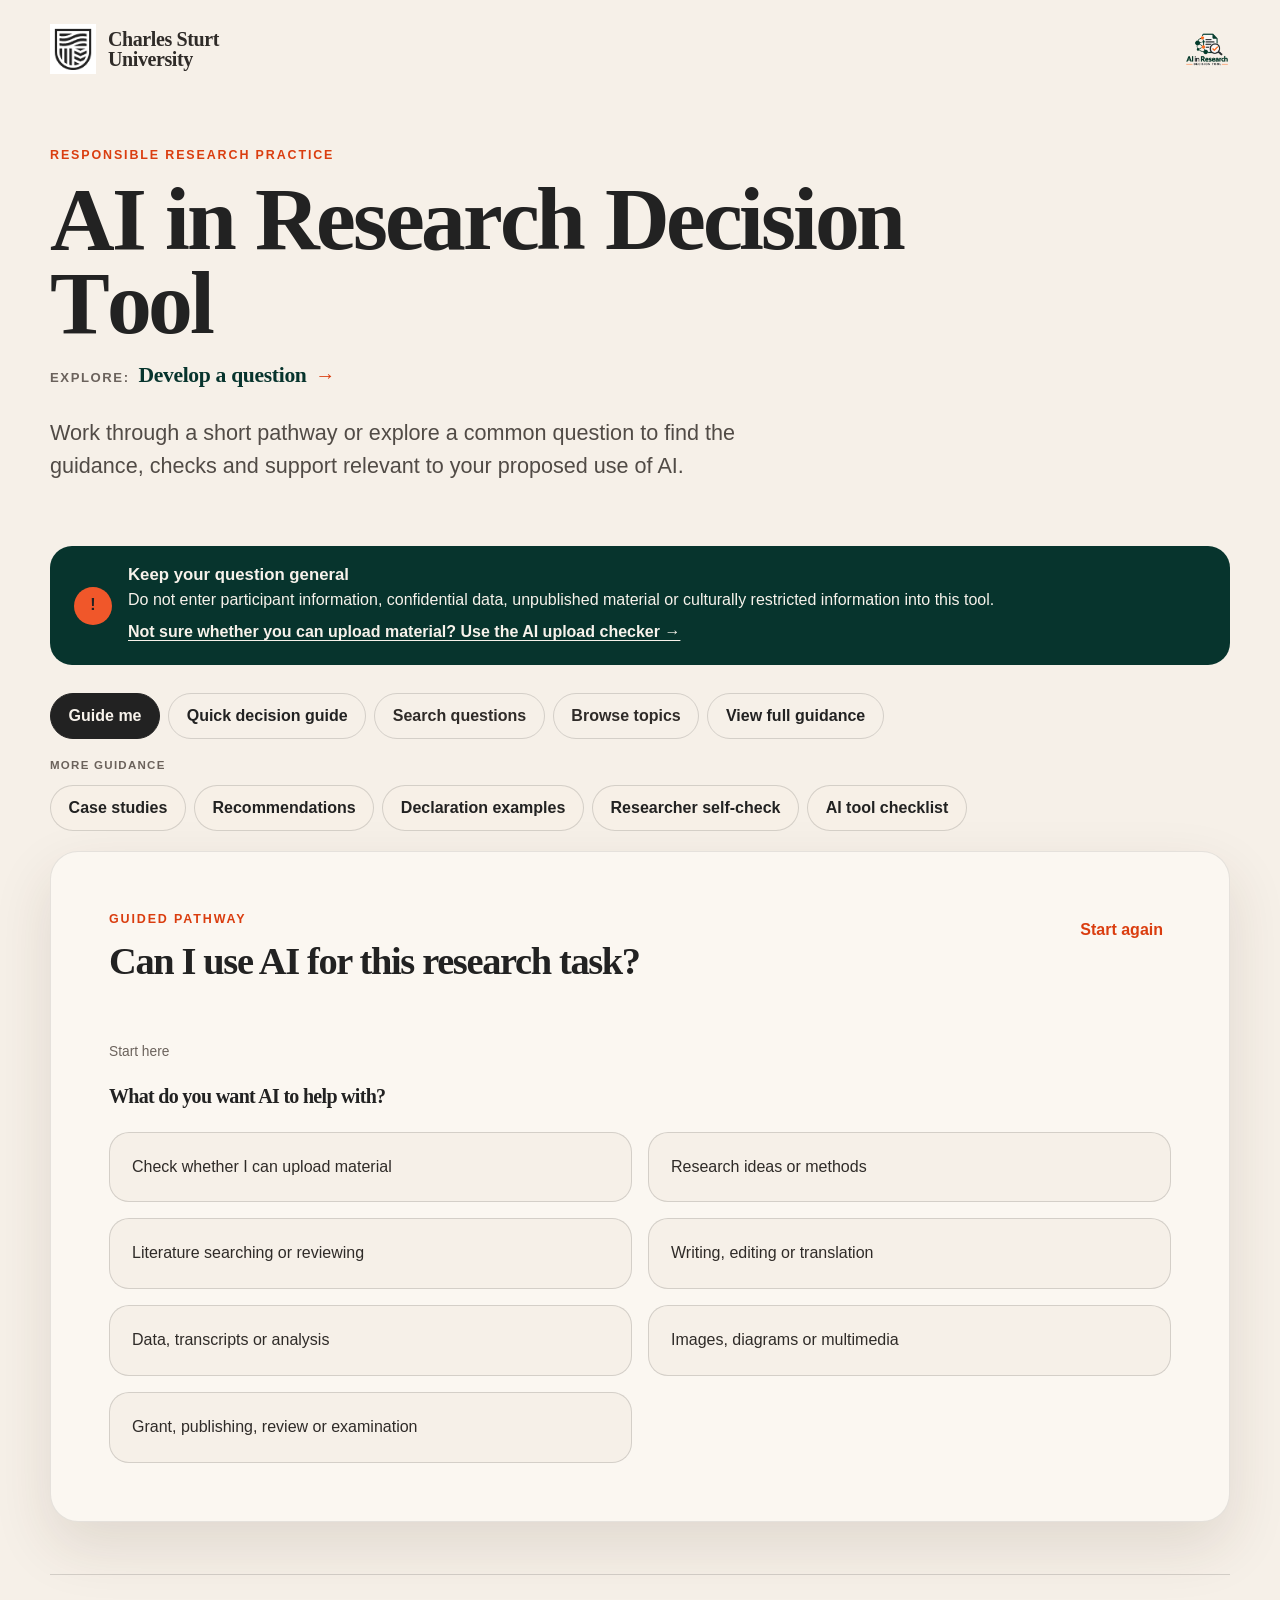
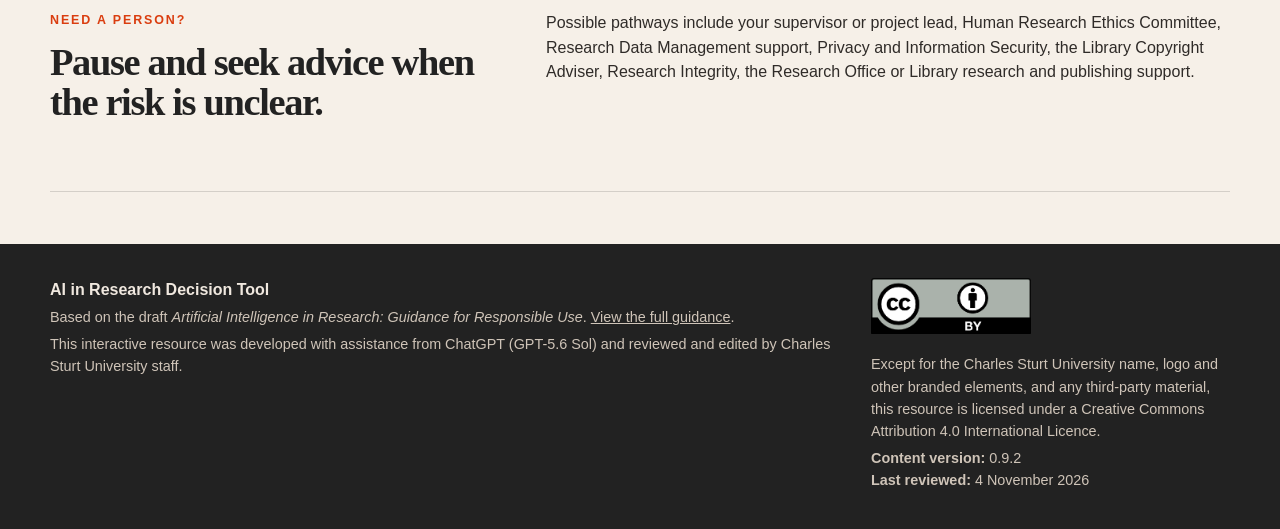
==== commit fea6a54e: "Add files via upload" ====
--- a/index.html
+++ b/index.html
@@ -80,7 +80,7 @@
 <footer class="site-footer">
 <div class="shell footer-grid footer-expanded">
 <div><strong>AI in Research Decision Tool</strong><p>Based on the draft <em>Artificial Intelligence in Research: Guidance for Responsible Use</em>. <a href="guide.html">View the full guidance</a>.</p><p>This interactive resource was developed with assistance from ChatGPT (GPT-5.6 Sol) and reviewed and edited by Charles Sturt University staff.</p></div>
-<div class="licence-block"><a href="https://creativecommons.org/licenses/by/4.0/" rel="noopener noreferrer" target="_blank"><img alt="Creative Commons Attribution 4.0 International" src="assets/cc-by.png"/></a><p>Except for the Charles Sturt University name, logo and other branded elements, and any third-party material, this resource is licensed under a Creative Commons Attribution 4.0 International Licence.</p><p><strong>Content version:</strong> 0.9.1<br/><strong>Last reviewed:</strong> 29 October 2026</p></div>
+<div class="licence-block"><a href="https://creativecommons.org/licenses/by/4.0/" rel="noopener noreferrer" target="_blank"><img alt="Creative Commons Attribution 4.0 International" src="assets/cc-by.png"/></a><p>Except for the Charles Sturt University name, logo and other branded elements, and any third-party material, this resource is licensed under a Creative Commons Attribution 4.0 International Licence.</p><p><strong>Content version:</strong> 0.9.2<br/><strong>Last reviewed:</strong> 4 November 2026</p></div>
 </div>
 </footer>
 <script defer="" src="js/app.js"></script>
--- a/css/styles.css
+++ b/css/styles.css
@@ -87,7 +87,8 @@
 .guide-layout { display: grid; grid-template-columns: minmax(13rem, 18rem) minmax(0, 1fr); gap: clamp(2rem, 5vw, 5rem); align-items: start; }
 .guide-toc { position: sticky; top: 1rem; padding: 1.25rem; border: 1px solid rgba(34,34,34,.18); background: #eee7db; }
 .guide-toc h2 { margin-top: 0; font-size: 1.4rem; }
-.guide-toc ol { margin: 0; padding-left: 1.2rem; }
+.guide-toc ol { margin: 0; padding-left: 0; list-style: none; }
+.guide-toc .toc-level-2 { margin-left: 1rem; }
 .guide-toc li { margin: .45rem 0; }
 .guide-toc a { color: inherit; font-family: Arial, sans-serif; font-size: .9rem; }
 .guide-content { min-width: 0; }
